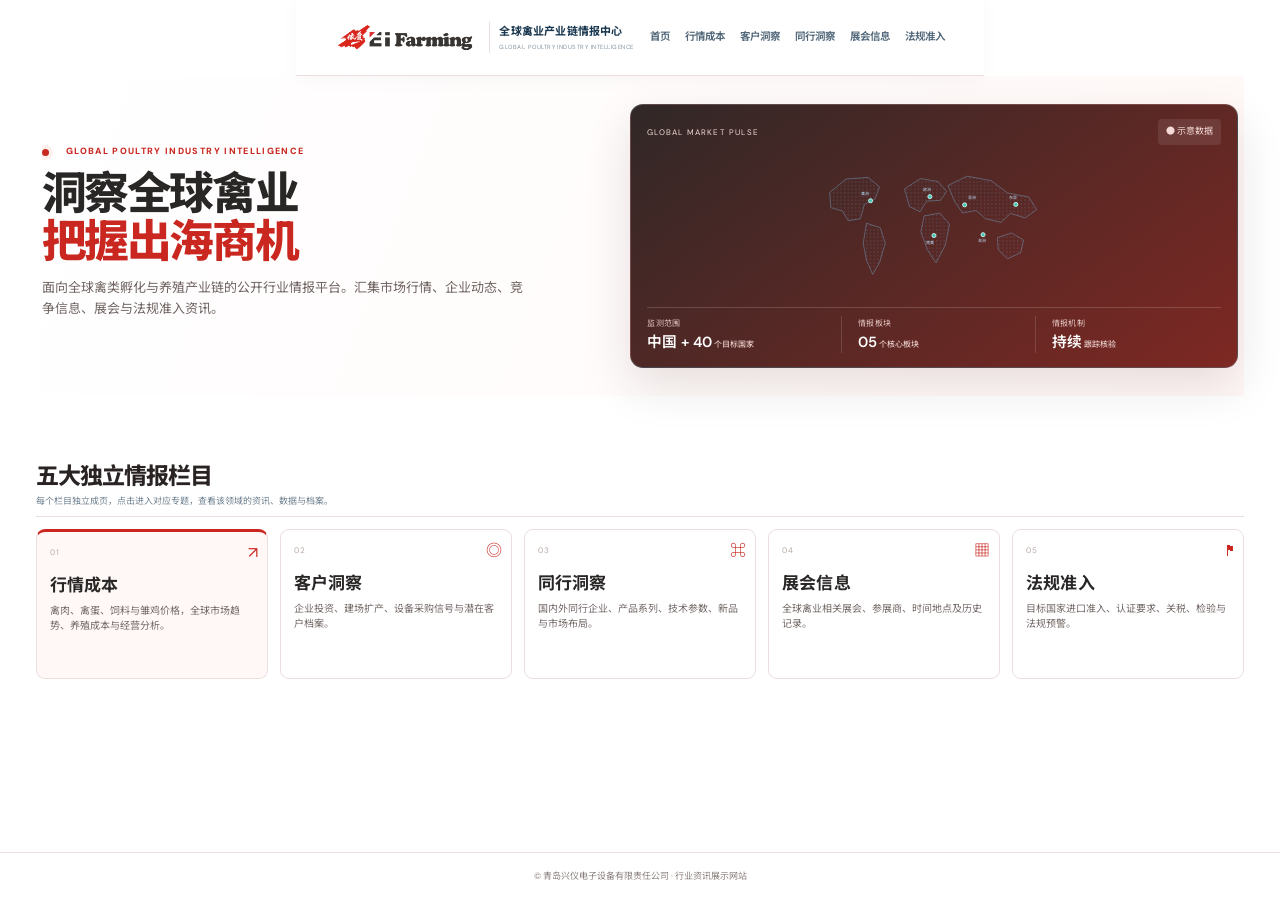
==== index.html @ fca01bb0 "Refresh homepage definitive layout stylesheet" ====
<!doctype html>
<html lang="zh-CN">
<head>
  <meta charset="utf-8">
  <meta name="viewport" content="width=device-width, initial-scale=1">
  <meta name="description" content="兴仪全球禽业产业链情报中心：全球行情、客户洞察、同行洞察、展会信息与法规准入。">
  <title>兴仪全球禽业产业链情报中心</title>
  <link rel="stylesheet" href="assets/styles.css?v=20261106g">
  <link rel="stylesheet" href="assets/editorial.css?v=20261106g">
</head>
<body class="home-page">
<header class="site-header">
  <a class="brand" href="#home" aria-label="兴仪情报中心首页">
    <img class="brand-logo" src="assets/xingyi-logo.png" alt="兴仪 XingYi 品牌标志">
    <span class="brand-caption"><strong>全球禽业产业链情报中心</strong><small>GLOBAL POULTRY INDUSTRY INTELLIGENCE</small></span>
  </a>
  <button class="menu-toggle" id="menuToggle" aria-label="打开导航">☰</button>
  <nav id="mainNav">
    <a href="index.html" aria-current="page">首页</a><a href="markets.html">行情成本</a><a href="customers.html">客户洞察</a><a href="competitors.html">同行洞察</a><a href="exhibitions.html">展会信息</a><a href="regulations.html">法规准入</a>
  </nav>
</header>

<main id="home">
  <section class="hero">
    <div class="hero-copy">
      <div class="eyebrow"><span class="live-dot"></span> GLOBAL POULTRY INDUSTRY INTELLIGENCE</div>
      <h1>洞察全球禽业<br><em>把握出海商机</em></h1>
      <p>面向全球禽类孵化与养殖产业链的公开行业情报平台。汇集市场行情、企业动态、竞争信息、展会与法规准入资讯。</p>
</div>
    <div class="hero-visual">
      <div class="visual-top"><span>GLOBAL MARKET PULSE</span><span class="status">● 示意数据</span></div>
      <div class="world-map" aria-label="全球市场示意地图">
        <svg viewBox="0 0 620 330" role="img" aria-label="世界地图轮廓示意">
          <defs><pattern id="dots" width="9" height="9" patternUnits="userSpaceOnUse"><circle cx="2" cy="2" r="1.25" fill="#6da8d6" opacity=".55"/></pattern></defs>
          <path d="M55 82 L95 49 149 45 177 68 166 98 140 111 130 146 101 151 86 127 58 119Z M145 157 L179 168 191 206 177 253 160 282 145 247 137 206Z M238 73 L277 48 320 55 341 79 326 101 292 103 276 129 250 116Z M286 139 L324 132 348 159 338 210 315 254 294 222 278 178Z M344 65 L391 42 450 53 490 83 542 93 561 124 533 144 497 133 474 155 436 146 413 126 380 132 361 105Z M465 192 L500 181 529 198 522 229 490 244 467 222Z" fill="url(#dots)" stroke="#78a9cc" stroke-width="1.2" opacity=".9"/>
          <g fill="#40c6b2" stroke="#e5fffb" stroke-width="2">
            <circle cx="155" cy="102" r="5"/><circle cx="300" cy="92" r="5"/><circle cx="385" cy="112" r="5"/><circle cx="430" cy="185" r="5"/><circle cx="510" cy="111" r="5"/><circle cx="310" cy="187" r="5"/>
          </g>
          <g fill="#b8d8ef" font-size="10"><text x="132" y="88">美洲</text><text x="283" y="77">欧洲</text><text x="392" y="98">亚洲</text><text x="493" y="97">东亚</text><text x="417" y="204">非洲</text><text x="291" y="207">南美</text></g>
        </svg>
      </div>
      <div class="visual-bottom"><div><small>监测范围</small><strong>中国 + 40<span> 个目标国家</span></strong></div><div><small>情报板块</small><strong>05<span> 个核心板块</span></strong></div><div><small>情报机制</small><strong>持续<span> 跟踪核验</span></strong></div></div>
    </div>
  </section>

<section class="section landing-channels" id="channels">
    <div class="section-heading"><div><h2>五大独立情报栏目</h2><p>每个栏目独立成页，点击进入对应专题，查看该领域的资讯、数据与档案。</p></div></div>
    <div class="channel-grid">
      <a class="channel-card featured" href="markets.html"><span class="channel-no">01</span><span class="channel-icon">↗</span><h3>行情成本</h3><p>禽肉、禽蛋、饲料与雏鸡价格，全球市场趋势、养殖成本与经营分析。</p></a>
      <a class="channel-card" href="customers.html"><span class="channel-no">02</span><span class="channel-icon">◎</span><h3>客户洞察</h3><p>企业投资、建场扩产、设备采购信号与潜在客户档案。</p></a>
      <a class="channel-card" href="competitors.html"><span class="channel-no">03</span><span class="channel-icon">⌘</span><h3>同行洞察</h3><p>国内外同行企业、产品系列、技术参数、新品与市场布局。</p></a>
      <a class="channel-card" href="exhibitions.html"><span class="channel-no">04</span><span class="channel-icon">▦</span><h3>展会信息</h3><p>全球禽业相关展会、参展商、时间地点及历史记录。</p></a>
      <a class="channel-card" href="regulations.html"><span class="channel-no">05</span><span class="channel-icon">⚑</span><h3>法规准入</h3><p>目标国家进口准入、认证要求、关税、检验与法规预警。</p></a>
    </div>
    <div class="note">首页仅保留五个栏目入口；各栏目内容分别在独立页面展示。8国出口合规矩阵可从“法规准入”专题页进入。</div>
  </section>

</main>
<footer class="home-footer"><div class="footer-bottom">© <span id="year"></span> 青岛兴仪电子设备有限责任公司 · 行业资讯展示网站</div></footer>
<script src="assets/app.js"></script>
</body>
</html>
---- assets/styles.css ----
@import url('https://fonts.googleapis.com/css2?family=DM+Sans:wght@400;500;600;700&family=Noto+Sans+SC:wght@400;500;600;700;800&display=swap');
:root{--navy:#102c46;--blue:#1767a6;--cyan:#2aa9b4;--ink:#182d40;--muted:#647789;--line:#dce6ed;--pale:#f2f7fa;--white:#fff;--teal:#31b9a6}
*{box-sizing:border-box}html{scroll-behavior:smooth;scroll-padding-top:86px}body{margin:0;background:#fff;color:var(--ink);font-family:"DM Sans","Noto Sans SC",sans-serif;font-size:15px;line-height:1.65}a{color:inherit;text-decoration:none}.site-header{height:78px;padding:0 max(calc((100% - 1220px)/2),5.2%);display:flex;align-items:center;gap:28px;border-bottom:1px solid #e9eff3;background:#fff;position:sticky;top:0;z-index:10}.brand{display:flex;align-items:center;gap:11px;white-space:nowrap}.brand-mark{display:grid;place-items:center;width:38px;height:38px;border-radius:10px;background:linear-gradient(135deg,#123c60,#1a82ad);color:#fff;font-weight:800;font-size:22px}.brand strong{display:block;font-size:15px;letter-spacing:.02em}.brand small{display:block;font-size:8px;color:#7d91a1;letter-spacing:.11em;margin-top:1px}.site-header nav{display:flex;align-items:center;gap:23px;margin-left:auto}.site-header nav a{font-size:13px;color:#53687a;white-space:nowrap}.site-header nav a:hover,.site-header nav a.active{color:#1767a6}.header-actions{display:flex;align-items:center;gap:14px}.language{border:0;background:none;color:#617588;font-size:12px;cursor:pointer}.contact-link{background:var(--navy);color:white;padding:10px 15px;border-radius:5px;font-size:12px;white-space:nowrap}.menu-toggle{display:none;border:0;background:none;font-size:22px}.hero{max-width:1220px;margin:auto;padding:72px 0 56px;display:grid;grid-template-columns:1fr 1.05fr;gap:56px;align-items:center}.eyebrow{font-size:10px;letter-spacing:.16em;color:#7dc6d1;font-weight:700}.eyebrow.dark{color:#2584a6}.live-dot{display:inline-block;width:7px;height:7px;background:#35b9a7;border-radius:50%;margin-right:8px;box-shadow:0 0 0 4px #e2f6f2}.hero h1{font-size:49px;line-height:1.24;letter-spacing:-.04em;margin:22px 0 17px;color:#122e47}.hero h1 em{font-style:normal;color:#1877a7}.hero-copy>p{max-width:520px;color:#64798a;font-size:15px;line-height:1.9}.hero-actions{display:flex;align-items:center;gap:23px;margin-top:29px}.btn{display:inline-flex;align-items:center;gap:16px;padding:13px 19px;border-radius:5px;font-size:13px;font-weight:600}.btn-primary{background:#176da4;color:white;box-shadow:0 8px 20px #176da426}.btn-primary:hover{background:#105780}.text-link{font-size:12px;color:#2a6c8e}.hero-meta{display:flex;gap:10px;align-items:center;margin-top:38px;color:#8092a0;font-size:11px}.hero-meta b{color:#1c698f}.meta-sep{color:#c0ccd4}.hero-visual{background:linear-gradient(145deg,#102d49,#164d70);border-radius:12px;padding:23px 25px 18px;color:white;box-shadow:0 22px 55px #153e5b26;overflow:hidden}.visual-top,.panel-head{display:flex;align-items:center;justify-content:space-between}.visual-top{font-size:9px;letter-spacing:.14em;color:#b6d3e4}.status{font-size:9px;color:#70d6c5;letter-spacing:0}.world-map{padding:14px 0 0}.world-map svg{width:100%;display:block}.visual-bottom{border-top:1px solid #ffffff24;padding-top:17px;display:grid;grid-template-columns:repeat(3,1fr);gap:10px}.visual-bottom div+div{border-left:1px solid #ffffff24;padding-left:16px}.visual-bottom small{display:block;color:#9bbbd0;font-size:9px}.visual-bottom strong{font-size:20px;font-weight:600}.visual-bottom strong span{font-size:10px;font-weight:400;color:#a9c5d7}.ticker{background:#f0f6f9;border-top:1px solid #e3edf2;border-bottom:1px solid #e3edf2;padding:13px max(calc((100% - 1220px)/2),5.2%);display:flex;align-items:center;gap:20px;color:#647b8d;font-size:11px}.ticker-label{color:#176c91;font-weight:700}.ticker-time{margin-left:auto;color:#1c7896;font-weight:600;white-space:nowrap}.section{max-width:1220px;margin:auto;padding:78px 0}.section-heading{display:flex;justify-content:space-between;align-items:end;margin-bottom:28px}.section-heading h2{font-size:30px;letter-spacing:-.03em;margin:7px 0 5px;color:#18334b}.section-heading p{margin:0;color:#718392;font-size:13px}.section-index{font-size:9px;color:#9aaab5;letter-spacing:.13em;padding-bottom:6px}.channel-grid{display:grid;grid-template-columns:repeat(5,1fr);gap:13px}.channel-card{position:relative;border:1px solid var(--line);border-radius:8px;padding:21px 18px 19px;min-height:224px;transition:.2s;background:white}.channel-card:hover{transform:translateY(-4px);box-shadow:0 12px 28px #193e5710;border-color:#9fc6d8}.channel-card.featured{background:#f1f8fb;border-color:#c7e0eb}.channel-no{font-size:10px;color:#9aabb8;letter-spacing:.1em}.channel-icon{position:absolute;right:17px;top:17px;font-size:21px;color:#2486a9}.channel-card h3{font-size:18px;margin:26px 0 8px}.channel-card p{font-size:12px;color:#718392;line-height:1.8;min-height:65px;margin:0}.card-arrow{display:block;color:#24789b;font-size:10px;margin-top:15px}.market-section{max-width:none;background:#f5f8fa;padding:76px max(calc((100% - 1220px)/2),5.2%)}.market-section .section-heading{max-width:1220px;margin-left:auto;margin-right:auto}.outline-btn{font-size:11px;border:1px solid #c7d8e2;padding:9px 13px;border-radius:4px;color:#2b6d8b}.market-layout{max-width:1220px;margin:auto;display:grid;grid-template-columns:1.7fr .75fr;gap:18px}.market-map-card,.country-browser{background:white;border:1px solid #e0e9ee;border-radius:8px}.market-map-card{padding:21px}.panel-head strong{font-size:14px}.panel-head small{display:block;color:#8b9ba7;font-size:10px}.demo-tag{font-size:9px;color:#b07c30;background:#fff6e8;padding:4px 8px;border-radius:3px}.map-panel{background:#f5f9fb;margin-top:17px;border-radius:6px;padding:12px 18px 5px}.map-panel svg{width:100%;max-height:260px}.map-pins circle{fill:#2bb7a6;stroke:#fff;stroke-width:3}.map-caption{text-align:center;color:#9aa9b3;font-size:9px;padding:2px 0 9px}.map-legend{display:flex;gap:20px;padding-top:14px;color:#778a99;font-size:10px}.legend-dot{display:inline-block;width:7px;height:7px;border-radius:50%;margin-right:6px}.teal{background:#2bb7a6}.blue{background:#3986b4}.gray{background:#b8c4cc}.market-side{display:grid;gap:12px}.metric-card{background:white;border:1px solid #e0e9ee;border-radius:8px;padding:17px 19px}.metric-card small{display:block;color:#7d8f9c;font-size:10px}.metric-card strong{display:block;font-size:27px;color:#1c5579;margin:3px 0}.metric-card strong i{font-size:11px;font-style:normal;font-weight:500;color:#738796}.metric-card span{font-size:10px;color:#91a0aa}.metric-card.accent{background:#123b5a;color:white;border-color:#123b5a}.metric-card.accent small,.metric-card.accent span{color:#b5d0df}.metric-card.accent strong{color:white;font-size:22px}.country-browser{max-width:1220px;margin:18px auto 0;padding:22px}.browser-head{display:flex;justify-content:space-between;align-items:center;gap:20px}.browser-head h3{font-size:16px;margin:0}.browser-head p{font-size:10px;color:#8797a2;margin:3px 0 0}.browser-head input{border:1px solid #dbe5eb;border-radius:4px;padding:10px 12px;font:inherit;font-size:11px;width:220px;outline-color:#5da6c6}.country-chips{display:flex;flex-wrap:wrap;gap:7px;margin:18px 0}.country-chip{border:1px solid #dce6ec;background:white;color:#62798a;border-radius:4px;padding:6px 10px;font-size:10px;cursor:pointer}.country-chip:hover,.country-chip.selected{background:#eaf5f8;border-color:#82b9ce;color:#17658c}.country-detail{display:flex;justify-content:space-between;align-items:center;gap:20px;padding:15px 17px;background:#f5f8fa;border-radius:5px}.country-detail small{font-size:9px;color:#8294a1}.country-detail h3{margin:1px 0 3px;font-size:16px}.country-detail p{margin:0;color:#758896;font-size:10px}.detail-status{font-size:9px;color:#ad7a36;background:#fff5e5;border-radius:4px;padding:7px 9px;white-space:nowrap}.note{max-width:1220px;margin:14px auto 0;font-size:10px;color:#8999a4;line-height:1.7}.split-section{padding-top:79px;padding-bottom:78px}.signal-grid{display:grid;grid-template-columns:repeat(3,1fr);gap:14px}.signal-card{display:flex;align-items:flex-start;gap:14px;border:1px solid var(--line);padding:19px;border-radius:7px;position:relative}.signal-icon{display:grid;place-items:center;width:38px;height:38px;flex:none;border-radius:7px;background:#edf6f8;color:#2583a2;font-size:20px}.signal-card h3{font-size:14px;margin:0 0 5px}.signal-card p{font-size:11px;color:#788b99;margin:0;line-height:1.8}.signal-stage{position:absolute;right:13px;top:13px;font-size:8px;color:#288b8b;background:#edf8f6;padding:3px 6px;border-radius:3px}.disclaimer{margin-top:14px;background:#f5f8fa;padding:12px 15px;border-left:3px solid #61a6bb;color:#718493;font-size:10px}.competitor-section{background:#f5f8fa;max-width:none;padding:76px max(calc((100% - 1220px)/2),5.2%)}.competitor-section .section-heading,.competitor-columns,.analysis-tags{max-width:1220px;margin-left:auto;margin-right:auto}.competitor-columns{display:grid;grid-template-columns:1fr 1fr;gap:15px}.competitor-box{background:#fff;border:1px solid #e1e9ee;border-radius:7px;padding:22px}.competitor-heading{display:flex;align-items:center;gap:12px}.competitor-heading>span{display:grid;place-items:center;width:42px;height:42px;background:#eaf3f7;color:#1d7396;border-radius:6px;font-size:11px;font-weight:700}.competitor-heading h3{margin:0;font-size:15px}.competitor-heading small{font-size:10px;color:#8a9aa5}.competitor-box p{font-size:12px;color:#687e8e;line-height:2.1;margin:18px 0 0}.analysis-tags{display:flex;gap:9px;flex-wrap:wrap;margin-top:16px!important}.analysis-tags span{font-size:10px;color:#5f7d8f;border:1px solid #d6e2e9;background:#fff;padding:7px 10px;border-radius:4px}.event-placeholder{display:flex;align-items:center;gap:22px;border:1px solid var(--line);border-radius:8px;padding:24px}.event-calendar{width:90px;height:90px;background:#eaf4f7;border-radius:7px;display:grid;place-content:center;text-align:center;color:#5c8297;font-size:9px;letter-spacing:.1em;line-height:1.6}.event-calendar strong{font-size:22px;color:#1b6d91}.event-placeholder h3{font-size:16px;margin:0 0 6px}.event-placeholder p{font-size:11px;color:#748795;margin:0;max-width:650px}.event-frequency{margin-left:auto;text-align:right;color:#287c96;font-size:10px;line-height:1.8;white-space:nowrap}.regulation-section{padding-top:30px}.reg-grid{display:grid;grid-template-columns:repeat(4,1fr);gap:13px}.reg-grid>div{border:1px solid var(--line);padding:19px;border-radius:7px}.reg-grid span{font-size:10px;color:#3293aa;letter-spacing:.1em}.reg-grid h3{font-size:14px;margin:11px 0 5px}.reg-grid p{font-size:10px;color:#7c8d99;margin:0;line-height:1.8}.contact-section{background:linear-gradient(110deg,#123653,#176487);color:#fff;padding:42px max(calc((100% - 1220px)/2),5.2%);display:flex;align-items:center;gap:25px;flex-wrap:wrap}.contact-section h2{font-size:25px;margin:8px 0 5px}.contact-section p{margin:0;color:#c1d7e3;font-size:12px}.btn-light{background:#fff;color:#174b6a;margin-left:auto}.contact-config{width:100%;font-size:9px;color:#b6d0de;margin-top:-15px}footer{max-width:1220px;margin:auto;padding:28px 0 20px}.footer-brand{display:flex;align-items:center;gap:10px}.footer-brand strong,.footer-brand small{display:block}.footer-brand strong{font-size:12px}.footer-brand small{font-size:10px;color:#8193a0}.footer-links{display:flex;gap:20px;margin:22px 0;color:#718695;font-size:10px}.footer-bottom{border-top:1px solid #e7edf1;padding-top:14px;color:#9aa8b1;font-size:9px}
@media(max-width:1280px){.hero,.section,footer{margin-left:5.2%;margin-right:5.2%}.site-header{padding-left:5.2%;padding-right:5.2%}.hero{gap:35px}.site-header nav{gap:14px}.channel-card{padding:18px 14px}}
@media(max-width:900px){.site-header{height:68px}.menu-toggle{display:block;margin-left:auto}.site-header nav{display:none;position:absolute;top:68px;left:0;right:0;background:white;padding:16px 5%;box-shadow:0 12px 20px #102c4614;flex-direction:column;align-items:flex-start;gap:14px}.site-header nav.open{display:flex}.header-actions{margin-left:0}.hero{grid-template-columns:1fr;padding-top:52px}.hero-visual{max-width:680px}.channel-grid{grid-template-columns:repeat(3,1fr)}.market-layout{grid-template-columns:1fr}.market-side{grid-template-columns:repeat(3,1fr)}.section-heading h2{font-size:26px}}
@media(max-width:600px){.site-header{gap:10px;padding:0 4%}.brand strong{font-size:12px}.brand small{font-size:7px}.brand-mark{width:33px;height:33px}.header-actions{gap:7px}.contact-link{padding:8px 9px;font-size:10px}.language{font-size:10px}.hero{margin:0;padding:42px 5% 35px;gap:30px}.hero h1{font-size:38px}.hero-copy>p{font-size:13px}.hero-actions{gap:13px;flex-wrap:wrap}.hero-meta{margin-top:25px;flex-wrap:wrap}.hero-visual{padding:17px}.visual-bottom strong{font-size:17px}.visual-bottom strong span{font-size:8px}.ticker{padding:12px 5%;gap:9px;font-size:9px;flex-wrap:wrap}.ticker-time{margin-left:0}.section{margin:0;padding:55px 5%}.section-heading{align-items:flex-start;gap:10px}.section-heading h2{font-size:24px}.section-heading p{font-size:11px}.section-index{display:none}.channel-grid{grid-template-columns:1fr 1fr}.channel-card{min-height:210px}.channel-card p{min-height:75px}.market-section,.competitor-section{padding:55px 5%}.market-section .section-heading,.competitor-section .section-heading{margin-left:0;margin-right:0}.market-side{grid-template-columns:1fr 1fr}.metric-card:last-child{grid-column:span 2}.country-browser{padding:15px}.browser-head{align-items:flex-start;flex-direction:column}.browser-head input{width:100%}.country-detail{align-items:flex-start;flex-direction:column}.signal-grid,.competitor-columns{grid-template-columns:1fr}.signal-stage{position:static;margin-left:auto;white-space:nowrap}.signal-card{align-items:center}.reg-grid{grid-template-columns:1fr 1fr}.event-placeholder{align-items:flex-start;flex-wrap:wrap;padding:17px}.event-calendar{width:65px;height:65px}.event-frequency{margin-left:0;text-align:left;width:100%}.contact-section{padding:34px 5%;gap:17px}.contact-section h2{font-size:21px}.btn-light{margin-left:0}.contact-config{margin-top:-8px}.footer-brand,.footer-links,.footer-bottom{margin-left:5%;margin-right:5%}.footer-links{flex-wrap:wrap;gap:12px}.footer-bottom{line-height:1.8}}


.customer-watch{margin-top:22px;padding:24px 26px;border:1px solid var(--line,#dce6ee);border-radius:18px;background:#fff}
.watch-heading{display:flex;justify-content:space-between;align-items:flex-end;gap:18px;margin-bottom:16px}
.watch-heading h3{margin:5px 0 0;font-size:21px;color:#142d43}
.watch-note{font-size:12px;color:#71879a}
.watch-groups{display:grid;grid-template-columns:1fr 1fr;gap:14px}
.watch-group{padding:18px;border-radius:13px;background:#f4f8fb}
.watch-group strong{display:block;margin-bottom:9px;color:#183d59;font-size:14px}
.watch-group p{margin:0;color:#5f7588;font-size:14px;line-height:1.9}
@media(max-width:700px){.watch-heading{display:block}.watch-note{display:block;margin-top:10px}.watch-groups{grid-template-columns:1fr}}

/* Official XingYi brand logo */
.brand{gap:14px}
.brand-logo{display:block;width:166px;height:auto;max-height:43px;object-fit:contain}
.brand-caption{display:block;padding-left:13px;border-left:1px solid #dce5eb}
.brand-caption strong{font-size:13px;color:#18364e}
.brand-caption small{font-size:7px;letter-spacing:.08em;color:#8294a2}
.footer-brand{gap:16px}
.footer-logo{display:block;width:145px;height:auto;max-height:40px;object-fit:contain}
@media(max-width:900px){
  .brand-logo{width:132px;max-height:36px}
  .brand-caption{padding-left:9px}
  .brand-caption strong{font-size:11px}
  .brand-caption small{font-size:6px}
}
@media(max-width:520px){
  .brand-logo{width:112px;max-height:30px}
  .brand-caption{display:none}
  .footer-logo{width:120px}
}

/* Source-verified competitor intelligence cards */
.verified-briefs{max-width:1220px;margin:24px auto 0;padding:22px;background:#f5f8fa;border:1px solid #dce6ed;border-radius:8px}.verified-grid{display:grid;grid-template-columns:repeat(3,1fr);gap:12px}.verified-card{background:#fff;border:1px solid #e0e8ed;border-radius:7px;padding:18px;display:flex;flex-direction:column;align-items:flex-start}.verified-label{font-size:10px;letter-spacing:.04em;color:#187b91;background:#eaf5f6;padding:4px 8px;border-radius:3px}.verified-card h4{font-size:14px;line-height:1.6;margin:12px 0 7px;color:#18364d}.verified-card p{font-size:11px;color:#687d8b;line-height:1.85;margin:0 0 14px;flex:1}.verified-card a{font-size:11px;color:#1767a6;font-weight:700;border-bottom:1px solid #b9d4e5;padding-bottom:2px}@media(max-width:900px){.verified-grid{grid-template-columns:1fr 1fr}.verified-briefs{margin-left:5%;margin-right:5%}}@media(max-width:560px){.verified-grid{grid-template-columns:1fr}.verified-briefs{padding:15px}}


/* Public customer project intelligence */
.customer-projects{margin-top:22px;padding:24px 26px;background:#f5f8fa;border:1px solid #dce6ed;border-radius:8px}
.project-intro{margin:-5px 0 17px;color:#718493;font-size:11px;line-height:1.8}
.project-grid{display:grid;grid-template-columns:repeat(2,minmax(0,1fr));gap:12px}
.project-card{min-width:0;background:#fff;border:1px solid #e0e8ed;border-radius:7px;padding:17px;display:flex;flex-direction:column}
.project-card-top{display:flex;justify-content:space-between;gap:8px;align-items:center}
.project-country{font-size:10px;color:#176d91;font-weight:700}
.project-stage{font-size:9px;color:#8b6b32;background:#fff6e8;padding:4px 7px;border-radius:3px}
.project-card h4{font-size:15px;line-height:1.5;margin:12px 0 3px;color:#18364d}
.project-name{font-size:11px;color:#61798b;margin:0 0 12px}
.project-card dl{margin:0;display:grid;gap:7px}
.project-card dl>div{display:grid;grid-template-columns:82px 1fr;gap:8px;font-size:10px;line-height:1.65}
.project-card dt{color:#8293a0}
.project-card dd{margin:0;color:#536b7d}
.project-assessment{margin:13px 0 12px;padding:10px 11px;background:#f4f8fa;border-left:2px solid #6aa6bb;color:#5f7585;font-size:10px;line-height:1.75}
.project-foot{margin-top:auto;padding-top:10px;border-top:1px solid #edf1f4;display:flex;justify-content:space-between;gap:10px;align-items:center}
.project-foot span{font-size:9px;color:#91a0aa}
.project-foot a{font-size:10px;color:#1767a6;font-weight:700;white-space:nowrap}
@media(max-width:700px){.customer-projects{padding:16px}.project-grid{grid-template-columns:1fr}.project-foot{align-items:flex-start;flex-direction:column}}


/* Public procurement radar */
.tender-watch{margin-top:22px;padding:24px 26px;background:#f7f9fb;border:1px solid #dce6ed;border-radius:8px}
.tender-list{display:grid;grid-template-columns:1fr;gap:12px}
.tender-card{background:#fff;border:1px solid #dfe8ee;border-radius:7px;padding:18px}
.tender-card-head{display:flex;justify-content:space-between;gap:10px;align-items:center}
.tender-card h4{font-size:15px;color:#18364d;margin:11px 0 3px}
.tender-authority{font-size:11px;color:#738695;margin:0 0 13px}
.tender-card dl{display:grid;gap:7px;margin:0}
.tender-card dl>div{display:grid;grid-template-columns:90px 1fr;gap:8px;font-size:10px;line-height:1.7}
.tender-card dt{color:#8293a0}.tender-card dd{margin:0;color:#536b7d}
.tender-verification{font-size:10px;color:#8b6b32;margin:10px 0}
.tender-links{display:flex;flex-wrap:wrap;gap:15px;border-top:1px solid #edf1f4;padding-top:11px}
.tender-links a{font-size:10px;color:#1767a6;font-weight:700}
@media(max-width:700px){.tender-watch{padding:16px}.tender-card dl>div{grid-template-columns:76px 1fr}}

/* Evidence-led intelligence panels */
.intel-note{margin:18px 0;padding:20px 22px;border:1px solid var(--line);border-radius:14px;background:linear-gradient(135deg,#f7fbfe,#fff)}
.intel-note>strong{display:block;color:var(--navy);font-size:16px;margin-bottom:5px}
.intel-note>span{display:block;color:var(--muted);font-size:13px;margin-bottom:12px}
.intel-note p{margin:8px 0;color:#42596b;font-size:13px}
.intel-note a,.event-card a{color:var(--blue);font-weight:700;text-decoration:underline;text-underline-offset:3px}
.market-snapshot{display:grid;grid-template-columns:repeat(3,minmax(0,1fr));gap:12px;margin:14px 0}
.market-snapshot article{background:#fff;border:1px solid var(--line);border-radius:10px;padding:13px}
.market-snapshot small,.market-snapshot em{display:block;color:var(--muted);font-size:12px;font-style:normal}
.market-snapshot b{display:block;color:var(--navy);font-size:19px;margin:5px 0}
.event-grid{display:grid;grid-template-columns:repeat(2,minmax(0,1fr));gap:14px;margin:20px 0}
.event-card{border:1px solid var(--line);border-radius:13px;padding:18px;background:#fff}
.event-card small{color:var(--blue);font-weight:700;font-size:12px}
.event-card h3{margin:7px 0;color:var(--navy);font-size:17px}
.event-card p{margin:0 0 12px;color:var(--muted);font-size:13px}
@media(max-width:680px){.market-snapshot{grid-template-columns:1fr}.event-grid{grid-template-columns:1fr}.intel-note{padding:16px}}

/* Visual refinement: editorial intelligence dashboard */
:root{--surface:#fff;--surface-soft:#f4f8fb;--shadow-soft:0 14px 38px rgba(17,48,73,.08)}
body{background:#f7f9fb}
.site-header{box-shadow:0 3px 18px rgba(17,48,73,.035);backdrop-filter:blur(12px)}
.brand-logo{max-height:44px;width:auto;object-fit:contain}
.hero{padding-top:82px;padding-bottom:70px}
.hero-visual{border:1px solid rgba(139,190,215,.22);box-shadow:0 24px 60px rgba(16,45,73,.16)}
.channel-card{border-radius:12px;min-height:232px;padding:23px 20px;box-shadow:0 3px 12px rgba(19,55,80,.025)}
.channel-card:hover{box-shadow:var(--shadow-soft)}
.channel-card h3{letter-spacing:.01em}
.section-heading h2{letter-spacing:-.04em}
.btn,.contact-link,.outline-btn,.country-chip{transition:all .2s ease}
.btn-primary:hover,.contact-link:hover{transform:translateY(-2px);box-shadow:0 10px 24px rgba(23,103,166,.2)}
.market-map-card,.country-browser,.metric-card,.signal-card{border-radius:12px;box-shadow:0 4px 16px rgba(18,48,72,.035)}
.site-footer,footer{background:#102c46;color:#c5d6e2}
@media(max-width:1280px){.hero,.section{margin-left:5.2%;margin-right:5.2%}}
@media(max-width:900px){.hero{gap:28px;padding-top:54px}.hero h1{font-size:clamp(34px,6vw,46px)}.channel-grid{grid-template-columns:repeat(2,minmax(0,1fr))}.site-header{padding-left:4%;padding-right:4%;gap:14px}.site-header nav{gap:13px}}
@media(max-width:640px){.site-header{height:auto;min-height:68px;flex-wrap:wrap;padding:12px 18px}.brand{max-width:calc(100% - 52px)}.brand-caption strong{font-size:13px}.brand-caption small{font-size:7px}.menu-toggle{display:block;margin-left:auto}.site-header nav{display:none;order:3;width:100%;margin:0;padding:10px 0 4px;flex-wrap:wrap}.site-header nav.open{display:flex}.header-actions{display:none}.hero{display:block;padding:42px 0 38px}.hero-visual{margin-top:30px;padding:17px}.hero-meta{flex-wrap:wrap;margin-top:24px}.section{padding:48px 0}.section-heading{align-items:flex-start;gap:12px;flex-direction:column}.section-heading h2{font-size:25px}.channel-grid{grid-template-columns:1fr;gap:10px}.channel-card{min-height:0}.channel-card p{min-height:0}.ticker{flex-wrap:wrap;gap:8px 12px}.ticker-time{margin-left:0}.market-layout{grid-template-columns:1fr}.browser-head,.country-detail{align-items:stretch;flex-direction:column}.browser-head input{width:100%}}

/* XingYi brand-red identity system */
:root{--navy:#292323;--blue:#c92720;--cyan:#ed5146;--teal:#d9362b;--ink:#292626;--muted:#746b68;--line:#eadfdd;--pale:#fff6f4;--brand-red:#df251f;--brand-deep:#a91e1a;--brand-soft:#fff0ee}
body{background:#fff;color:#292626}
a{color:#bd2923}
.site-header{border-bottom-color:#f0dfdc}
.site-header nav a:hover,.site-header nav a.active{color:#c92720}
.contact-link{background:#c92720}
.brand-mark{background:linear-gradient(135deg,#a91e1a,#ed5146)}
.hero h1 em{color:#cf2c25}
.btn-primary{background:#c92720;box-shadow:0 8px 20px #c9272026}
.btn-primary:hover{background:#a91e1a}
.text-link,.ticker-label,.ticker-time,.channel-icon,.card-arrow{color:#c32b25}
.hero-visual{background:linear-gradient(145deg,#2c2525,#6e211f);box-shadow:0 22px 55px #6f211f24}
.visual-top{color:#f2c9c5}.status{color:#ffaaa2}
.ticker{background:#fff7f5;border-color:#f1e1de}
.section-heading h2{color:#302626}
.channel-card.featured{background:#fff5f3;border-color:#edc7c2}
.channel-card:hover{border-color:#d98a83;box-shadow:0 12px 28px #7c252014}
.market-section,.competitor-section{background:#fff8f7}
.market-map-card,.country-browser,.metric-card,.signal-card{border-color:#eddfdc}
.metric-card strong{color:#bd2923}
.metric-card.accent{background:#8f211d;border-color:#8f211d}
.outline-btn{border-color:#e2b8b3;color:#b52a24}
.country-chip:hover,.country-chip.selected{background:#fff0ee;border-color:#dfaaa4;color:#a9211c}
.detail-status,.demo-tag{background:#fff1e6;color:#9c5a2a}
.signal-icon{background:#fff0ee;color:#c52d26}
.signal-stage{color:#a62b26;background:#fff0ee}
.disclaimer{border-left-color:#cf5149}
.site-footer,footer{background:#2b2424;color:#e6d8d6}
@media(max-width:640px){.site-header nav a{color:#5b4947}}


/* XingYi brand system — logo red */
:root{--navy:#2b2424;--blue:#c92720;--cyan:#d95b52;--ink:#292626;--muted:#746b68;--line:#eadfdd;--pale:#fff4f2;--white:#fff;--teal:#c92720}
body{color:#292626;background:#fff}
.site-header{border-bottom-color:#f0d9d6;background:#fff}
.site-header nav a:hover,.site-header nav a.active{color:#c92720}
.contact-link{background:#c92720;color:#fff}
.contact-link:hover{background:#a91e1a}
.eyebrow.dark{color:#c92720}
.live-dot{background:#c92720;box-shadow:0 0 0 4px #fff0ee}
.hero h1{color:#292323}
.hero h1 em{color:#c92720}
.btn-primary{background:#c92720;box-shadow:0 8px 20px #c9272026}
.btn-primary:hover{background:#a91e1a}
.text-link,.hero-meta b{color:#b92520}
.hero-visual{background:linear-gradient(145deg,#2b2424,#762521);box-shadow:0 22px 55px #6c25201c}
.status{color:#ffd0cb}
.ticker{background:#fff7f6;border-color:#f0dedb;color:#746b68}
.ticker-label,.ticker-time{color:#c92720}
.section-heading h2{color:#292323}
.channel-card{border-color:#eadfdd}
.channel-card:hover{border-color:#e6aaa5;box-shadow:0 12px 28px #76252112}
.channel-card.featured{background:#fff5f3;border-color:#efc4bf}
.channel-icon,.card-arrow{color:#c92720}
.channel-card h3{color:#a9231e}
.market-section,.competitor-section{background:#fff7f6}
.contact-section{background:linear-gradient(110deg,#2b2424,#762521)}
.contact-section .eyebrow{color:#ffaaa3}
.btn-light{color:#a9231e}
footer{background:#2b2424;color:#f5e8e6;padding-left:max(calc((100% - 1220px)/2),5.2%);padding-right:max(calc((100% - 1220px)/2),5.2%)}
footer .footer-links{color:#e4cecb}
footer .footer-links a:hover{color:#ffaaa3}
footer .footer-bottom{border-color:#57413f;color:#c6b1ae}
@media(max-width:900px){.site-header nav{background:#fff}.site-header nav a:hover,.site-header nav a.active{color:#c92720}}


/* UX polish: consistent hierarchy, navigation, cards and mobile ergonomics */
.brand-logo{display:block;width:166px;height:auto;max-height:48px;object-fit:contain}
.brand-caption{border-left:1px solid #eadfdd;padding-left:13px}
.site-header{min-height:76px;box-shadow:0 2px 14px rgba(54,30,28,.035)}
.site-header nav a{padding:9px 0;position:relative;transition:color .18s ease}
.site-header nav a.active:after{content:"";position:absolute;left:0;right:0;bottom:1px;height:2px;background:#c92720;border-radius:2px}
button,a,input,select{ -webkit-tap-highlight-color:transparent}
a:focus-visible,button:focus-visible,input:focus-visible,select:focus-visible{outline:3px solid #e9a29d;outline-offset:3px}
.channel-card{display:flex;flex-direction:column}
.channel-card .card-arrow{margin-top:auto;padding-top:15px}
.channel-card h3{letter-spacing:.01em}
.section{scroll-margin-top:90px}
.contact-section{position:relative;overflow:hidden}
.contact-section:after{content:"";position:absolute;width:360px;height:360px;border:1px solid #ffffff18;border-radius:50%;right:8%;top:-220px;pointer-events:none}
.btn,.contact-link,.outline-btn,.country-chip,.tabs button{transition:background .18s ease,color .18s ease,border-color .18s ease,transform .18s ease}
.btn:focus-visible,.contact-link:focus-visible{outline-color:#f2aaa4}
@media(max-width:900px){
 .brand-logo{width:142px;max-height:42px}
 .site-header nav{padding:18px 5%;border-top:1px solid #f2e3e1}
 .site-header nav a{padding:7px 0}
}
@media(max-width:600px){
 .brand{gap:8px}.brand-logo{width:116px;max-height:38px}.brand-caption{padding-left:9px}
 .brand-caption strong{font-size:11px}.brand-caption small{font-size:6px;letter-spacing:.07em}
 .site-header{min-height:64px}
 .channel-grid{gap:10px}
 .channel-card{padding:16px 13px;min-height:205px}
 .channel-card h3{font-size:16px;margin-top:22px}
 .contact-section{padding:34px 5%}
 .contact-section h2{font-size:22px}
 footer{padding-top:25px}
}
@media(prefers-reduced-motion:reduce){*,*::before,*::after{scroll-behavior:auto!important;transition:none!important;animation:none!important}}


/* Footer contrast: match the clean white header */
footer{background:#fff!important;color:#292626!important;border-top:1px solid #f0dfdc}
footer .footer-brand strong{color:#292626}
footer .footer-brand small{color:#746b68}
footer .footer-links{color:#746b68}
footer .footer-links a{color:#746b68}
footer .footer-links a:hover{color:#c92720}
footer .footer-bottom{border-color:#eadfdd;color:#8a807d}
---- assets/editorial.css ----
/* XingYi Editorial Intelligence System — unified global design */
:root{--xy-red:#c92720;--xy-red-dark:#a91e1a;--xy-ink:#292626;--xy-muted:#746b68;--xy-line:#eadfdd;--xy-soft:#fff7f6;--xy-paper:#fff;--xy-shadow:0 14px 38px rgba(65,32,29,.07)}
*{box-sizing:border-box}
html{scroll-behavior:smooth;scroll-padding-top:92px}
body{background:#fff!important;color:var(--xy-ink)!important;font-family:Inter,"DM Sans","Noto Sans SC",Arial,sans-serif!important;line-height:1.7}
a{transition:color .18s ease,border-color .18s ease,background .18s ease}
header:not(.site-header){background:#fff!important;color:var(--xy-ink)!important;border-bottom:1px solid var(--xy-line);padding:22px max(22px,calc((100% - 1220px)/2)) 30px!important}
header:not(.site-header) a{color:var(--xy-muted)!important}
nav{gap:22px!important}
nav a{font-size:13px;font-weight:650;letter-spacing:.01em}
nav a:hover{color:var(--xy-red)!important}
h1,h2,h3,h4{color:var(--xy-ink);letter-spacing:-.025em;line-height:1.25}
h1{font-size:clamp(30px,4vw,48px)!important;font-weight:800!important}
h2{font-size:clamp(23px,2.5vw,32px)!important;font-weight:760!important}
p{color:var(--xy-muted)}
main>section:first-child,.hero,.events-hero,.cm-hero{background:linear-gradient(115deg,#fff8f7 0%,#fff 66%)!important;color:var(--xy-ink)!important}
.hero{padding-top:68px!important;padding-bottom:68px!important}
.hero p,.events-hero p,.cm-hero p{color:var(--xy-muted)!important}
.hero-visual{background:linear-gradient(145deg,#342a29,#84251f)!important;border-radius:20px!important;box-shadow:var(--xy-shadow)!important}
.hero h1 em{color:var(--xy-red)!important}
.eyebrow,.section-index{color:var(--xy-red)!important;letter-spacing:.12em;font-size:11px;font-weight:750}
button,.btn,.btn-primary{border-radius:7px}
.btn-primary{background:var(--xy-red)!important}
section{scroll-margin-top:90px}
article,.card,.channel-card,.metric-card,.signal-card,.market-kpi,.event-kpis article,.reg-kpis article,.country-card,.company-card,.project-card{border-color:var(--xy-line)!important;border-radius:12px!important;box-shadow:0 5px 22px rgba(65,32,29,.035)}
.channel-card{background:#fff!important;padding:25px!important;min-height:230px}
.channel-card.featured{background:var(--xy-soft)!important}
.channel-card:hover{transform:translateY(-3px);box-shadow:var(--xy-shadow)!important}
.channel-card h3,.card-arrow,.channel-icon{color:var(--xy-red)!important}
table{border-collapse:separate;border-spacing:0;width:100%;background:#fff;border:1px solid var(--xy-line);border-radius:10px;overflow:hidden}
th{background:#fff3f1!important;color:#8e2823!important;font-weight:700}
td,th{padding:12px 14px;border-bottom:1px solid #f0e7e5;text-align:left}
input,select,textarea{border:1px solid #dfd2cf!important;border-radius:7px!important;background:#fff!important;color:var(--xy-ink)!important;padding:10px 12px}
input:focus,select:focus,textarea:focus{outline:2px solid #f2c5c1!important;border-color:var(--xy-red)!important}
button{cursor:pointer}
footer{background:#fff!important;color:var(--xy-ink)!important;border-top:1px solid var(--xy-line);padding:30px max(22px,calc((100% - 1220px)/2))!important}
footer a,footer small{color:var(--xy-muted)!important}
footer strong{color:var(--xy-ink)!important}
@media(max-width:760px){header:not(.site-header){padding:18px 20px 24px!important}nav{gap:12px!important}.hero{padding:42px 22px!important}.channel-grid{grid-template-columns:1fr!important}.market-kpis,.event-kpis,.reg-kpis{grid-template-columns:repeat(2,minmax(0,1fr))!important}table{display:block;overflow-x:auto}}
@media(prefers-reduced-motion:reduce){*{scroll-behavior:auto!important;transition:none!important}}


/* Phase 2 — editorial page architecture and responsive components */
:root{--xy-max:1220px;--xy-gutter:clamp(20px,5vw,72px)}
body{font-size:15px;line-height:1.75;overflow-wrap:break-word}
main{min-height:65vh}
main>section:not(.hero){margin-left:auto;margin-right:auto}
main>section:not(.hero){max-width:var(--xy-max);padding-left:var(--xy-gutter);padding-right:var(--xy-gutter)}
header:not(.site-header){position:relative;max-width:none!important;padding-top:28px!important;padding-bottom:38px!important}
header:not(.site-header)>*{max-width:var(--xy-max);margin-left:auto;margin-right:auto}
header:not(.site-header) nav{max-width:var(--xy-max);margin:0 auto 28px!important;padding:0}
header:not(.site-header) h1{max-width:var(--xy-max);margin:10px auto 12px!important}
header:not(.site-header) p{max-width:var(--xy-max);margin:0 auto!important}
header:not(.site-header) .eyebrow,header:not(.site-header) .kicker{color:var(--xy-red)!important}
.site-header{border-bottom:1px solid var(--xy-line)!important;box-shadow:0 3px 18px rgba(50,30,28,.035)}
.site-header nav a.active{color:var(--xy-red)!important}
.wrap,.market-page,.events-wrap,.compliance-wrap,.cm-wrap{max-width:var(--xy-max)!important;margin:34px auto 72px!important;padding-left:var(--xy-gutter)!important;padding-right:var(--xy-gutter)!important}
.market-page-hero,.events-hero,.compliance-hero,.cm-hero{border:1px solid var(--xy-line)!important;border-radius:16px!important;padding:42px!important;box-shadow:0 8px 28px rgba(65,32,29,.045)}
.market-page-hero h1,.events-hero h1,.compliance-hero h1,.cm-hero h1{margin:8px 0 14px!important}
.market-page-hero p,.events-hero p,.compliance-hero p,.cm-hero p{max-width:790px!important}
.market-page h2,.wrap h2,.events-wrap h2,.compliance-wrap h2,.cm-wrap h2{margin-top:34px!important;margin-bottom:14px!important}
.market-data-panel,.notice,.filters,.panel,.card,.stat,.cm-card,.event-record,.company-card,.project-card{box-shadow:0 5px 22px rgba(65,32,29,.035)!important;border-color:var(--xy-line)!important;border-radius:12px!important}
.market-kpi,.competitor-kpis article,.event-kpis article,.reg-kpis article{background:var(--xy-soft)!important;border-color:var(--xy-line)!important}
.market-kpi strong,.competitor-kpis strong,.event-kpis strong,.reg-kpis strong,.stat strong{color:var(--xy-red)!important}
button,.btn,.filters button,.tabs button{transition:all .18s ease}
button:hover,.btn:hover{filter:brightness(.97);transform:translateY(-1px)}
.btn-primary,.tabs button.active{background:var(--xy-red)!important;border-color:var(--xy-red)!important;color:#fff!important}
a:not(.btn):hover{color:var(--xy-red)}
.notice,.compliance-alert,.cm-warning{border-radius:8px}
footer{margin-top:54px!important}
footer .footer-bottom{border-color:var(--xy-line)!important}
@media(max-width:760px){
 .site-header{height:auto;min-height:68px;padding:12px 18px!important;gap:12px;flex-wrap:wrap}
 .site-header nav{width:100%;order:3;overflow-x:auto;gap:17px!important;padding:5px 0 9px}
 .site-header nav a{font-size:12px}
 header:not(.site-header){padding:22px 20px 28px!important}
 header:not(.site-header) nav{gap:12px!important;flex-wrap:wrap}
 .wrap,.market-page,.events-wrap,.compliance-wrap,.cm-wrap{margin:22px auto 48px!important;padding-left:18px!important;padding-right:18px!important}
 .market-page-hero,.events-hero,.compliance-hero,.cm-hero{padding:26px 22px!important;border-radius:12px!important}
 .market-kpis,.competitor-kpis,.event-kpis,.reg-kpis,.stats{grid-template-columns:repeat(2,minmax(0,1fr))!important}
 .filters{grid-template-columns:1fr!important}
 .event-list,.cm-grid{grid-template-columns:1fr!important}
}
@media(max-width:420px){.market-kpis,.competitor-kpis,.event-kpis,.reg-kpis,.stats{grid-template-columns:1fr 1fr!important}.brand-caption small{font-size:7px}}


/* Customer intelligence — editorial directory and project desk */
.customer-page{background:#fff!important}
.customer-page>header:not(.site-header){background:linear-gradient(110deg,#fff8f7 0%,#fff 72%)!important;border-bottom:1px solid var(--xy-line);padding:28px max(22px,calc((100% - 1220px)/2)) 42px!important}
.customer-page>header:not(.site-header) .global-nav{margin-bottom:34px!important}
.customer-page>header:not(.site-header)>div:not(.global-nav){color:var(--xy-red);font-size:11px;font-weight:800;letter-spacing:.14em}
.customer-page>header:not(.site-header) h1{max-width:1220px!important;font-size:clamp(32px,4.5vw,54px)!important;line-height:1.15!important;margin:14px auto!important}
.customer-page>header:not(.site-header)>p{max-width:760px!important;margin:0 auto!important;font-size:15px;line-height:1.85}
.customer-page .wrap{max-width:1220px!important;margin:34px auto 70px!important;padding:0 clamp(18px,5vw,64px)!important}
.customer-page .stats{grid-template-columns:repeat(4,minmax(0,1fr));gap:14px;margin-bottom:18px}
.customer-page .stat{position:relative;min-height:112px;padding:20px 21px!important;background:#fff!important;border:1px solid var(--xy-line)!important;border-radius:12px!important}
.customer-page .stat:before{content:"";position:absolute;left:0;top:17px;bottom:17px;width:3px;background:var(--xy-red);border-radius:4px}
.customer-page .stat strong{font-size:32px!important;line-height:1.2;color:var(--xy-red)!important;margin-bottom:8px}
.customer-page .insight-strip{grid-template-columns:repeat(4,minmax(0,1fr));gap:14px;margin:16px 0 20px}
.customer-page .insight-strip article{background:var(--xy-soft)!important;border:1px solid var(--xy-line)!important;border-radius:12px!important;padding:17px 19px!important}
.customer-page .insight-strip strong{font-size:27px!important;color:var(--xy-red)!important}
.customer-page .notice{background:#fff!important;border:1px solid var(--xy-line)!important;border-radius:10px!important;color:var(--xy-muted)!important;padding:15px 18px!important;line-height:1.8}
.customer-page .customer-directory{margin:36px 0!important}
.customer-page .section-heading{display:flex;align-items:end;justify-content:space-between;gap:20px;border-bottom:1px solid var(--xy-line);padding-bottom:18px;margin-bottom:20px}
.customer-page .section-heading h2{margin:7px 0!important}
.customer-page .section-heading p{margin:6px 0 0!important}
.customer-page .section-index{white-space:nowrap}
.customer-page .tabs{display:flex;gap:8px;flex-wrap:wrap;margin:18px 0!important}
.customer-page .tabs button{border:1px solid var(--xy-line)!important;border-radius:6px!important;background:#fff!important;color:var(--xy-muted)!important;padding:10px 16px!important;font-size:13px;font-weight:650}
.customer-page .tabs button.active{background:var(--xy-red)!important;border-color:var(--xy-red)!important;color:#fff!important}
.customer-page .account-grid{display:grid;grid-template-columns:repeat(2,minmax(0,1fr));gap:14px;margin:16px 0}
.customer-page .account-grid .card{background:#fff!important;padding:20px!important;border:1px solid var(--xy-line)!important;border-radius:12px!important}
.customer-page .account-grid .card h3{font-size:19px!important;margin:10px 0 7px!important}
.customer-page .account-grid .card p{line-height:1.75}
.customer-page .account-grid .card .pill{background:#fff0ee!important;color:#a9231e!important;border:1px solid #f0d3cf}
.customer-page .account-grid .assessment{background:#fff8f7!important;border-left:3px solid #d78b84!important;color:#675d5a!important}
.customer-page .price-context{display:grid;grid-template-columns:repeat(2,minmax(0,1fr));gap:12px}
.customer-page .price-context article{padding:16px 18px;background:#fff;border:1px solid var(--xy-line);border-radius:10px}
.customer-page .price-context h3{font-size:15px!important;color:var(--xy-red)!important;margin:0 0 5px}
.customer-page .filters{display:grid;grid-template-columns:minmax(240px,2fr) repeat(2,minmax(150px,1fr));gap:10px;padding:14px!important;margin:26px 0 12px!important;background:#fff!important;border:1px solid var(--xy-line)!important;border-radius:10px!important}
.customer-page .filters input,.customer-page .filters select{min-height:44px!important;width:100%;border:1px solid var(--xy-line)!important;border-radius:6px!important}
.customer-page #tabs{margin:12px 0 16px!important}
.customer-page #results{display:grid;grid-template-columns:repeat(2,minmax(0,1fr));gap:14px}
.customer-page #results .card{padding:20px!important;border:1px solid var(--xy-line)!important;border-radius:12px!important;background:#fff!important;box-shadow:0 5px 20px rgba(65,32,29,.035)!important}
.customer-page #results .card h3{font-size:19px!important;margin:12px 0 5px!important}
.customer-page #results .card dl{margin:15px 0!important}
.customer-page #results .card dl div{grid-template-columns:100px minmax(0,1fr)!important;border-color:#f0e7e5!important}
.customer-page #results .card dt{color:#8a7e7a!important}
.customer-page #results .assessment{background:#fff8f7!important;border-left:3px solid #d78b84!important;border-radius:0 7px 7px 0}
.customer-page #results .card>a{color:var(--xy-red)!important;font-size:13px}
.customer-page .data-freshness{border-color:var(--xy-line)!important;background:#fff!important}
.customer-page footer{background:#fff!important;color:var(--xy-muted)!important;border-top:1px solid var(--xy-line)!important}
@media(max-width:760px){
 .customer-page .stats,.customer-page .insight-strip{grid-template-columns:repeat(2,minmax(0,1fr))!important}
 .customer-page .account-grid,.customer-page #results,.customer-page .price-context{grid-template-columns:1fr!important}
 .customer-page .filters{grid-template-columns:1fr!important}
 .customer-page .section-heading{align-items:start;flex-direction:column}
 .customer-page .section-index{display:none}
 .customer-page>header:not(.site-header){padding:20px 18px 30px!important}
 .customer-page .wrap{padding:0 18px!important;margin-top:22px!important}
}


/* Competitor intelligence — supplier profile newsroom */
.competitor-page{background:#fff!important}
.competitor-page>header:not(.site-header){background:linear-gradient(110deg,#fff8f7 0%,#fff 72%)!important;border-bottom:1px solid var(--xy-line);padding:28px max(22px,calc((100% - 1220px)/2)) 42px!important}
.competitor-page>header:not(.site-header) .global-nav{margin-bottom:34px!important}
.competitor-page>header:not(.site-header)>div:not(.global-nav){color:var(--xy-red);font-size:11px;font-weight:800;letter-spacing:.14em}
.competitor-page>header:not(.site-header) h1{max-width:1220px!important;font-size:clamp(32px,4.5vw,54px)!important;line-height:1.15!important;margin:14px auto!important}
.competitor-page>header:not(.site-header)>p{max-width:790px!important;margin:0 auto!important;font-size:15px;line-height:1.85}
.competitor-page .wrap{max-width:1220px!important;margin:34px auto 70px!important;padding:0 clamp(18px,5vw,64px)!important}
.competitor-page .competitor-kpis{grid-template-columns:repeat(4,minmax(0,1fr));gap:14px;margin:0 0 20px!important}
.competitor-page .competitor-kpis article{background:#fff!important;border:1px solid var(--xy-line)!important;border-radius:12px!important;padding:19px 20px!important;box-shadow:0 5px 20px rgba(65,32,29,.035)!important}
.competitor-page .competitor-kpis small{font-size:11px;color:var(--xy-muted)!important}
.competitor-page .competitor-kpis strong{font-size:31px!important;color:var(--xy-red)!important;line-height:1.2}
.competitor-page .competitor-kpis span{font-size:12px;color:var(--xy-muted)!important}
.competitor-page .notice,.competitor-page .panel{background:#fff!important;border:1px solid var(--xy-line)!important;border-radius:10px!important;padding:16px 18px!important;color:var(--xy-muted)!important}
.competitor-page .filters{grid-template-columns:minmax(240px,2fr) repeat(2,minmax(150px,1fr));gap:10px;padding:14px!important;margin:24px 0 12px!important;border:1px solid var(--xy-line)!important;border-radius:10px!important}
.competitor-page .filters input,.competitor-page .filters select{min-height:44px!important;border:1px solid var(--xy-line)!important;border-radius:6px!important}
.competitor-page .tabs{display:flex;gap:8px;flex-wrap:wrap;margin:12px 0 16px!important}
.competitor-page .tabs button{border:1px solid var(--xy-line)!important;border-radius:6px!important;background:#fff!important;color:var(--xy-muted)!important;padding:10px 16px!important;font-size:13px;font-weight:650}
.competitor-page .tabs button.active{background:var(--xy-red)!important;border-color:var(--xy-red)!important;color:#fff!important}
.competitor-page #cards.grid{grid-template-columns:repeat(2,minmax(0,1fr));gap:14px}
.competitor-page #cards>.card{padding:21px!important;border:1px solid var(--xy-line)!important;border-radius:12px!important;background:#fff!important;box-shadow:0 5px 20px rgba(65,32,29,.035)!important}
.competitor-page #cards>.card h3{font-size:20px!important;margin:12px 0 7px!important}
.competitor-page #cards>.card .pill{background:#fff0ee!important;color:#a9231e!important;border:1px solid #f0d3cf}
.competitor-page #cards>.card .facts{background:#fff8f7!important;border-radius:7px;padding:12px!important;line-height:1.75}
.competitor-page #cards>.card .source{border-color:var(--xy-line)!important}
.competitor-page #cards .panel{grid-column:1/-1}
.competitor-page #cards .news article{padding:15px 0;border-color:var(--xy-line)!important}
.competitor-page #cards .news h4 a{color:var(--xy-ink)!important}
.competitor-page #cards .news h4 a:hover{color:var(--xy-red)!important}
.competitor-page .panel h2{font-size:22px!important;margin:0 0 8px!important}
.competitor-page footer{background:#fff!important;color:var(--xy-muted)!important;border-top:1px solid var(--xy-line)!important}
@media(max-width:760px){
 .competitor-page .competitor-kpis{grid-template-columns:repeat(2,minmax(0,1fr))!important}
 .competitor-page #cards.grid{grid-template-columns:1fr!important}
 .competitor-page .filters{grid-template-columns:1fr!important}
 .competitor-page>header:not(.site-header){padding:20px 18px 30px!important}
 .competitor-page .wrap{padding:0 18px!important;margin-top:22px!important}
}


/* Market intelligence — editorial market desk */
.market-intelligence-page{background:#fff!important}
.market-intelligence-page .market-page{max-width:1280px!important;margin:30px auto 72px!important;padding:0 clamp(18px,4.5vw,64px)!important}
.market-intelligence-page .market-breadcrumb{font-size:12px!important;letter-spacing:.025em;color:#8a7d79!important;margin:0 0 18px!important}
.market-intelligence-page .market-page-hero{position:relative;overflow:hidden;display:grid;grid-template-columns:minmax(0,1fr);align-content:center;min-height:300px;padding:clamp(28px,5vw,58px)!important;border:1px solid #eadfdd!important;border-radius:18px!important;background:linear-gradient(115deg,#fff8f7 0%,#fff 72%)!important;box-shadow:0 12px 36px rgba(65,32,29,.055)!important}
.market-intelligence-page .market-page-hero:after{content:"MARKET\A INTELLIGENCE";white-space:pre;position:absolute;right:4%;bottom:5%;font-size:clamp(28px,5vw,64px);font-weight:850;line-height:.95;letter-spacing:-.06em;color:rgba(201,39,32,.055);text-align:right;pointer-events:none}
.market-intelligence-page .market-page-hero .eyebrow{color:var(--xy-red)!important;font-size:11px;letter-spacing:.16em;font-weight:800}
.market-intelligence-page .market-page-hero h1{position:relative;z-index:1;color:var(--xy-ink)!important;font-size:clamp(34px,5vw,56px)!important;line-height:1.12!important;margin:12px 0 16px!important}
.market-intelligence-page .market-page-hero p{position:relative;z-index:1;max-width:780px!important;color:var(--xy-muted)!important;font-size:15px;line-height:1.9}
.market-intelligence-page .market-meta{position:relative;z-index:1;gap:8px!important;margin-top:22px!important}
.market-intelligence-page .market-meta span{border:1px solid #eadfdd!important;background:#fff!important;color:#756b68!important;border-radius:5px!important;padding:7px 11px!important;font-size:11px!important}
.market-intelligence-page .market-data-panel{margin-top:22px!important;padding:clamp(17px,2.8vw,30px)!important;border:1px solid var(--xy-line)!important;border-radius:14px!important;background:#fff!important;box-shadow:0 8px 26px rgba(65,32,29,.035)!important}
.market-intelligence-page .market-kpis{grid-template-columns:repeat(3,minmax(0,1fr))!important;gap:12px!important;margin:4px 0 24px!important}
.market-intelligence-page .market-kpi{position:relative;min-height:124px;padding:19px 20px!important;border:1px solid var(--xy-line)!important;border-radius:10px!important;background:linear-gradient(145deg,#fff8f7,#fff)!important}
.market-intelligence-page .market-kpi:before{content:"";position:absolute;left:0;top:16px;bottom:16px;width:3px;border-radius:3px;background:var(--xy-red)}
.market-intelligence-page .market-kpi small{font-size:12px!important;color:#766c69!important;font-weight:650}
.market-intelligence-page .market-kpi strong{font-size:clamp(21px,2.4vw,29px)!important;line-height:1.25;color:var(--xy-red)!important;letter-spacing:-.04em}
.market-intelligence-page .market-kpi span{font-size:11px!important;color:#857975!important}
.market-intelligence-page .data-freshness{margin:0 0 20px!important;border:1px solid #eadfdd!important;border-radius:7px!important;background:#fffaf9!important;color:#756b68!important}
.market-intelligence-page .data-freshness strong{color:#292626!important}
.market-intelligence-page .market-page .section-heading{display:flex;align-items:end;justify-content:space-between;gap:18px;padding-bottom:16px;border-bottom:1px solid var(--xy-line);margin:0 0 20px}
.market-intelligence-page .section-heading h2{margin:7px 0 5px!important;font-size:clamp(22px,2.8vw,30px)!important}
.market-intelligence-page .section-heading p{margin:0!important;font-size:13px}
.market-intelligence-page .section-index{white-space:nowrap;color:var(--xy-red)!important;font-size:10px;letter-spacing:.12em}
.market-intelligence-page .series-list{grid-template-columns:repeat(3,minmax(0,1fr))!important;gap:12px!important}
.market-intelligence-page .series-card{padding:18px!important;border:1px solid var(--xy-line)!important;border-radius:10px!important;background:#fff!important;box-shadow:none!important}
.market-intelligence-page .series-card h3{font-size:15px!important;color:var(--xy-ink)!important;margin:0 0 6px!important}
.market-intelligence-page .series-card p{font-size:11px!important;color:#827672!important;line-height:1.6}
.market-intelligence-page .spark{height:104px!important;border-bottom:1px solid #eadfdd!important}
.market-intelligence-page .spark-bar{background:linear-gradient(180deg,#e36b62,#b92721)!important;border-radius:3px 3px 0 0!important}
.market-intelligence-page .market-table-wrap{border:1px solid var(--xy-line);border-radius:9px}
.market-intelligence-page .market-table{min-width:680px!important;border:0!important;border-radius:9px!important;font-size:12px!important}
.market-intelligence-page .market-table th{background:#fff4f2!important;color:#8e2823!important;font-size:11px!important}
.market-intelligence-page .market-table td,.market-intelligence-page .market-table th{padding:12px 14px!important;border-bottom:1px solid #f0e7e5!important}
.market-intelligence-page .market-table td:first-child{font-weight:650;color:#4c4140!important}
.market-intelligence-page .market-table .latest{color:var(--xy-red)!important;font-weight:800}
.market-intelligence-page .source-warning{margin:18px 0 0!important;border:1px solid #efdfca!important;border-radius:9px!important;background:#fffaf1!important;color:#72582e!important;font-size:12px!important}
.market-intelligence-page .price-context{grid-template-columns:repeat(2,minmax(0,1fr))!important;gap:12px!important}
.market-intelligence-page .price-context article{padding:20px!important;border:1px solid var(--xy-line)!important;border-radius:10px!important;background:#fff!important}
.market-intelligence-page .price-context h3{font-size:15px!important;color:var(--xy-red)!important;margin:0 0 8px!important}
.market-intelligence-page .price-context p{font-size:12px!important;line-height:1.85!important;color:#6e6461!important}
.market-intelligence-page .market-page>h2{margin:34px 0 14px!important;font-size:clamp(22px,2.7vw,29px)!important}
.market-intelligence-page .market-page-footer{margin-top:38px!important;border-top:1px solid var(--xy-line)!important;color:#817672!important}
.market-intelligence-page .market-page-footer a{color:var(--xy-red)!important}
.market-intelligence-page .site-header{background:#fff!important}
@media(max-width:800px){.market-intelligence-page .series-list{grid-template-columns:repeat(2,minmax(0,1fr))!important}}
@media(max-width:600px){
 .market-intelligence-page .market-page{margin:20px auto 48px!important;padding:0 16px!important}
 .market-intelligence-page .market-page-hero{min-height:0;padding:27px 21px!important;border-radius:12px!important}
 .market-intelligence-page .market-page-hero:after{font-size:30px;right:5%;bottom:4%}
 .market-intelligence-page .market-kpis{grid-template-columns:repeat(2,minmax(0,1fr))!important}
 .market-intelligence-page .market-kpi{min-height:108px;padding:15px!important}
 .market-intelligence-page .market-kpi strong{font-size:20px!important}
 .market-intelligence-page .series-list,.market-intelligence-page .price-context{grid-template-columns:1fr!important}
 .market-intelligence-page .market-data-panel{padding:16px!important}
 .market-intelligence-page .market-page .section-heading{align-items:start;flex-direction:column}
 .market-intelligence-page .section-index{display:none}
}


/* Exhibition intelligence — global event calendar newsroom */
.exhibition-intelligence-page{background:#fff!important}
.exhibition-intelligence-page .events-hero{position:relative;overflow:hidden;max-width:1280px;margin:30px auto 0!important;padding:clamp(30px,5vw,58px)!important;border:1px solid var(--xy-line)!important;border-radius:17px!important;background:linear-gradient(115deg,#fff8f7 0%,#fff 72%)!important;box-shadow:0 12px 36px rgba(65,32,29,.05)!important;color:var(--xy-ink)!important}
.exhibition-intelligence-page .events-hero:after{content:"GLOBAL\A EVENTS";white-space:pre;position:absolute;right:5%;bottom:5%;font-size:clamp(36px,6vw,76px);font-weight:850;line-height:.9;letter-spacing:-.06em;text-align:right;color:rgba(201,39,32,.055);pointer-events:none}
.exhibition-intelligence-page .events-hero .eyebrow{position:relative;z-index:1;color:var(--xy-red)!important;font-size:11px;letter-spacing:.16em;font-weight:800}
.exhibition-intelligence-page .events-hero h1{position:relative;z-index:1;color:var(--xy-ink)!important;font-size:clamp(34px,5vw,54px)!important;line-height:1.12!important;margin:12px 0 15px!important}
.exhibition-intelligence-page .events-hero p{position:relative;z-index:1;max-width:780px!important;color:var(--xy-muted)!important;font-size:15px;line-height:1.9}
.exhibition-intelligence-page .events-hero>div:last-child{position:relative;z-index:1;margin-top:22px;color:#786e6a;font-size:12px}
.exhibition-intelligence-page .events-wrap{max-width:1280px!important;margin:26px auto 70px!important;padding:0 clamp(18px,4.5vw,64px) 50px!important}
.exhibition-intelligence-page .event-kpis{grid-template-columns:repeat(4,minmax(0,1fr))!important;gap:12px!important;margin:0 0 22px!important}
.exhibition-intelligence-page .event-kpis article{position:relative;min-height:116px;padding:18px 19px!important;border:1px solid var(--xy-line)!important;border-radius:10px!important;background:linear-gradient(145deg,#fff8f7,#fff)!important;box-shadow:none!important}
.exhibition-intelligence-page .event-kpis article:before{content:"";position:absolute;left:0;top:15px;bottom:15px;width:3px;border-radius:3px;background:var(--xy-red)}
.exhibition-intelligence-page .event-kpis small{font-size:11px!important;color:#827672!important;font-weight:650}
.exhibition-intelligence-page .event-kpis strong{font-size:30px!important;line-height:1.2;color:var(--xy-red)!important}
.exhibition-intelligence-page .event-kpis span{font-size:11px!important;color:#857975!important}
.exhibition-intelligence-page .data-freshness{margin:0 0 22px!important;border:1px solid var(--xy-line)!important;border-radius:7px!important;background:#fffaf9!important}
.exhibition-intelligence-page .section-heading{display:flex;align-items:end;justify-content:space-between;gap:18px;border-bottom:1px solid var(--xy-line);padding-bottom:15px;margin-bottom:18px}
.exhibition-intelligence-page .section-heading h2{font-size:clamp(23px,2.8vw,30px)!important;margin:7px 0 4px!important}
.exhibition-intelligence-page .section-heading p{margin:0!important;font-size:13px}
.exhibition-intelligence-page .events-toolbar{display:grid;grid-template-columns:minmax(240px,2fr) repeat(2,minmax(150px,1fr));gap:10px;padding:13px!important;margin:18px 0 12px!important;border:1px solid var(--xy-line)!important;border-radius:10px!important;background:#fff!important}
.exhibition-intelligence-page .events-toolbar input,.exhibition-intelligence-page .events-toolbar select{min-width:0!important;width:100%;min-height:44px;padding:10px 13px!important;border:1px solid var(--xy-line)!important;border-radius:6px!important;color:var(--xy-ink)!important}
.exhibition-intelligence-page .events-count{margin:12px 0;font-size:12px!important;color:#817672!important}
.exhibition-intelligence-page .event-list{grid-template-columns:repeat(2,minmax(0,1fr))!important;gap:13px!important}
.exhibition-intelligence-page .event-record{position:relative;min-width:0;padding:21px!important;border:1px solid var(--xy-line)!important;border-radius:11px!important;background:#fff!important;box-shadow:0 5px 20px rgba(65,32,29,.03)!important;gap:9px!important}
.exhibition-intelligence-page .event-record.is-upcoming{border-top:3px solid var(--xy-red)!important}
.exhibition-intelligence-page .event-record.is-past{opacity:.82}
.exhibition-intelligence-page .event-date-flag{font-size:9px;font-weight:800;letter-spacing:.12em;color:var(--xy-red);margin-bottom:2px}
.exhibition-intelligence-page .event-record.is-past .event-date-flag{color:#8a807d}
.exhibition-intelligence-page .event-badge{max-width:100%;white-space:normal;font-size:10px!important;line-height:1.5!important;color:#8e2924!important;background:#fff3f1!important;border:1px solid #f0d9d6;padding:4px 8px!important;border-radius:4px!important}
.exhibition-intelligence-page .event-record h2{font-size:19px!important;color:var(--xy-ink)!important;line-height:1.35!important;margin:2px 0 1px!important}
.exhibition-intelligence-page .event-meta{font-size:12px!important;color:#776d69!important;line-height:1.75!important}
.exhibition-intelligence-page .event-record p{font-size:12px!important;color:#625957!important;line-height:1.85!important;margin:2px 0 4px!important}
.exhibition-intelligence-page .event-record a{display:inline-flex;align-items:center;gap:5px;margin-top:auto;padding-top:10px!important;border-top:1px solid #f0e7e5;color:var(--xy-red)!important;font-size:12px!important;font-weight:700}
.exhibition-intelligence-page .event-empty{padding:34px!important;border:1px dashed var(--xy-line);border-radius:10px;color:#817672!important}
.exhibition-intelligence-page .event-note{margin-top:22px!important;padding:15px 17px;border:1px solid var(--xy-line);border-radius:8px;background:#fffaf9;color:#756b68!important;font-size:11px!important;line-height:1.85!important}
.exhibition-intelligence-page>footer{max-width:1280px;margin:30px auto 0!important;padding:22px clamp(18px,4.5vw,64px)!important;background:#fff!important;border-top:1px solid var(--xy-line)!important;color:#817672!important}
.exhibition-intelligence-page .footer-bottom{font-size:11px;color:#817672!important}
@media(max-width:760px){
 .exhibition-intelligence-page .events-hero{margin:18px 16px 0!important;padding:28px 21px!important;border-radius:12px!important}
 .exhibition-intelligence-page .events-hero:after{font-size:34px;right:5%;bottom:4%}
 .exhibition-intelligence-page .events-wrap{margin:20px auto 48px!important;padding:0 16px 35px!important}
 .exhibition-intelligence-page .event-kpis{grid-template-columns:repeat(2,minmax(0,1fr))!important}
 .exhibition-intelligence-page .event-kpis article{min-height:100px;padding:15px!important}
 .exhibition-intelligence-page .event-kpis strong{font-size:26px!important}
 .exhibition-intelligence-page .events-toolbar{grid-template-columns:1fr!important}
 .exhibition-intelligence-page .event-list{grid-template-columns:1fr!important}
 .exhibition-intelligence-page .section-heading{align-items:start;flex-direction:column}
}


/* Regulatory intelligence — editorial market-access layout */
.regulation-intelligence-page{background:#fff!important;color:#292626}
.regulation-intelligence-page .compliance-hero{position:relative;overflow:hidden;max-width:1280px;margin:22px auto 0;padding:48px clamp(22px,5vw,66px)!important;background:linear-gradient(115deg,#fff 0%,#fff8f7 68%,#f8e9e6 100%)!important;color:#292626!important;border:1px solid #efdfdc;border-left:5px solid #c92720;border-radius:12px}
.regulation-intelligence-page .compliance-hero:after{content:"MARKET ACCESS / REGULATORY WATCH";position:absolute;right:4%;bottom:18px;color:rgba(169,30,26,.08);font-size:clamp(18px,3vw,34px);font-weight:850;letter-spacing:.08em;pointer-events:none}
.regulation-intelligence-page .compliance-hero .eyebrow{color:#c92720!important;font-size:10px;font-weight:800;letter-spacing:.16em}
.regulation-intelligence-page .compliance-hero h1{color:#292626!important;font-size:clamp(29px,4vw,43px)!important;line-height:1.2;max-width:850px}
.regulation-intelligence-page .compliance-hero p{color:#6e625f!important;font-size:14px;line-height:1.9;max-width:850px}
.regulation-intelligence-page .compliance-hero>div:last-child{position:relative;z-index:1;color:#8b7772!important;font-size:11px;letter-spacing:.02em}
.regulation-intelligence-page .compliance-wrap{max-width:1280px!important;margin:25px auto 0!important;padding:0 clamp(16px,4.5vw,58px) 64px!important}
.regulation-intelligence-page .reg-kpis{gap:12px!important;margin:0 0 18px!important}
.regulation-intelligence-page .reg-kpis article{position:relative;min-height:112px;padding:18px 20px!important;border:1px solid #eadfdd!important;border-radius:9px!important;box-shadow:none!important;background:#fff!important}
.regulation-intelligence-page .reg-kpis article:before{content:"";position:absolute;left:0;top:15px;bottom:15px;width:3px;background:#c92720;border-radius:3px}
.regulation-intelligence-page .reg-kpis small{font-size:11px!important;color:#827672!important;font-weight:650}
.regulation-intelligence-page .reg-kpis strong{font-size:30px!important;color:#c92720!important;line-height:1.2}
.regulation-intelligence-page .reg-kpis span{font-size:11px!important;color:#857975!important}
.regulation-intelligence-page .compliance-alert{margin:18px 0 32px!important;padding:16px 19px!important;border:1px solid #efdfdc!important;border-left:4px solid #c92720!important;border-radius:7px!important;background:#fff8f7!important;color:#655957!important;font-size:12px!important;line-height:1.9!important}
.regulation-intelligence-page .compliance-wrap .eyebrow.dark{color:#c92720!important;font-size:10px;font-weight:800;letter-spacing:.15em}
.regulation-intelligence-page .compliance-wrap h2{margin:7px 0 8px!important;color:#292626!important;font-size:clamp(23px,2.8vw,30px)!important}
.regulation-intelligence-page .reg-filters{display:grid!important;grid-template-columns:minmax(240px,2fr) repeat(2,minmax(155px,1fr));gap:10px!important;padding:13px!important;margin:18px 0 12px!important;border:1px solid #eadfdd!important;border-radius:9px!important;background:#fff!important}
.regulation-intelligence-page .reg-filters input,.regulation-intelligence-page .reg-filters select{width:100%;min-width:0;min-height:44px;padding:10px 13px!important;border:1px solid #eadfdd!important;border-radius:6px!important;background:#fff!important;color:#292626!important;font-size:13px}
.regulation-intelligence-page .reg-records{grid-template-columns:repeat(2,minmax(0,1fr))!important;gap:13px!important}
.regulation-intelligence-page .reg-record{min-width:0;padding:21px!important;border:1px solid #eadfdd!important;border-radius:9px!important;box-shadow:none!important;gap:10px!important;background:#fff!important}
.regulation-intelligence-page .reg-record h3{font-size:17px!important;line-height:1.5;color:#292626!important}
.regulation-intelligence-page .reg-state{border-radius:4px!important;background:#fff0ee!important;color:#a9231e!important;padding:5px 9px!important;font-size:10px!important;font-weight:700}
.regulation-intelligence-page .reg-meta{font-size:11px!important;color:#817672!important;line-height:1.8!important}
.regulation-intelligence-page .reg-record p{font-size:12px!important;line-height:1.85!important;color:#625957!important}
.regulation-intelligence-page .reg-record a{color:#c92720!important;font-weight:700;font-size:12px!important;border-top:1px solid #f0e7e5;padding-top:10px;margin-top:auto}
.regulation-intelligence-page .workflow{gap:10px!important}
.regulation-intelligence-page .workflow article{background:#fff!important;border:1px solid #eadfdd;border-radius:8px;color:#625957!important}
.regulation-intelligence-page .workflow article:before{color:#c92720!important}
.regulation-intelligence-page .customer-detail-link{display:flex;align-items:center;gap:16px;flex-wrap:wrap;padding:18px 20px;border:1px solid #eadfdd;border-radius:9px;background:#fff8f7}
.regulation-intelligence-page .customer-detail-link>span{font-size:11px;color:#817672}
.regulation-intelligence-page .reg-empty{border:1px dashed #eadfdd;border-radius:8px}
.regulation-intelligence-page>footer{max-width:1280px;margin:24px auto 0!important;padding:22px clamp(18px,4.5vw,64px)!important;background:#fff!important;border-top:1px solid #eadfdd!important;color:#817672!important}
.regulation-intelligence-page .footer-bottom{font-size:11px;color:#817672!important}
@media(max-width:760px){
 .regulation-intelligence-page .compliance-hero{margin:14px 14px 0!important;padding:30px 21px!important}
 .regulation-intelligence-page .compliance-hero:after{font-size:16px;right:4%;bottom:8px}
 .regulation-intelligence-page .compliance-wrap{padding:0 15px 45px!important}
 .regulation-intelligence-page .reg-kpis{grid-template-columns:repeat(2,minmax(0,1fr))!important}
 .regulation-intelligence-page .reg-kpis article{min-height:98px;padding:14px!important}
 .regulation-intelligence-page .reg-kpis strong{font-size:26px!important}
 .regulation-intelligence-page .reg-filters,.regulation-intelligence-page .reg-records,.regulation-intelligence-page .workflow{grid-template-columns:1fr!important}
 .regulation-intelligence-page .customer-detail-link{align-items:flex-start;flex-direction:column}
}


/* Country compliance matrix — editorial reference layout */
.country-compliance-page{background:#fff!important;color:#292626}
.country-compliance-page .cm-hero{position:relative;overflow:hidden;max-width:1280px;margin:22px auto 0;padding:48px clamp(22px,5vw,66px)!important;background:linear-gradient(115deg,#fff 0%,#fff8f7 68%,#f8e9e6 100%)!important;color:#292626!important;border:1px solid #efdfdc;border-left:5px solid #c92720;border-radius:12px}
.country-compliance-page .cm-hero:after{content:"EXPORT COMPLIANCE / 08 MARKETS";position:absolute;right:4%;bottom:18px;color:rgba(169,30,26,.08);font-size:clamp(18px,3vw,34px);font-weight:850;letter-spacing:.08em;pointer-events:none}
.country-compliance-page .cm-hero .eyebrow{color:#c92720!important;font-size:10px;font-weight:800;letter-spacing:.16em}
.country-compliance-page .cm-hero h1{color:#292626!important;font-size:clamp(29px,4vw,43px)!important;line-height:1.2}
.country-compliance-page .cm-hero p{color:#6e625f!important;font-size:14px;line-height:1.9}
.country-compliance-page .cm-hero>div:last-child{position:relative;z-index:1;color:#8b7772!important;font-size:11px}
.country-compliance-page .cm-wrap{max-width:1280px!important;margin:25px auto 0!important;padding:0 clamp(16px,4.5vw,58px) 64px!important}
.country-compliance-page .cm-kpis{display:grid;grid-template-columns:repeat(4,minmax(0,1fr));gap:12px;margin:0 0 18px}
.country-compliance-page .cm-kpis article{position:relative;min-height:108px;padding:18px 20px;border:1px solid #eadfdd;border-radius:9px;background:#fff}
.country-compliance-page .cm-kpis article:before{content:"";position:absolute;left:0;top:15px;bottom:15px;width:3px;background:#c92720;border-radius:3px}
.country-compliance-page .cm-kpis small,.country-compliance-page .cm-kpis span{display:block;color:#827672;font-size:11px}
.country-compliance-page .cm-kpis strong{display:block;margin:6px 0;color:#c92720;font-size:28px;line-height:1.2}
.country-compliance-page .cm-warning{margin:18px 0!important;padding:16px 19px!important;border:1px solid #efdfdc!important;border-left:4px solid #c92720!important;border-radius:7px!important;background:#fff8f7!important;color:#655957!important;font-size:12px!important;line-height:1.9!important}
.country-compliance-page .cm-updates{margin:18px 0 30px!important;padding:18px 20px!important;border:1px solid #eadfdd!important;border-radius:9px!important;background:#fff!important}
.country-compliance-page .cm-updates h3{font-size:15px!important;color:#292626!important}
.country-compliance-page .cm-updates ul{font-size:12px!important;color:#625957!important;line-height:1.9!important}
.country-compliance-page .cm-wrap .eyebrow.dark{color:#c92720!important;font-size:10px;font-weight:800;letter-spacing:.15em}
.country-compliance-page .cm-wrap h2{margin:7px 0 8px!important;color:#292626!important;font-size:clamp(23px,2.8vw,30px)!important}
.country-compliance-page .cm-tools{display:grid!important;grid-template-columns:minmax(240px,2fr) repeat(2,minmax(155px,1fr));gap:10px!important;padding:13px!important;margin:18px 0 12px!important;border:1px solid #eadfdd!important;border-radius:9px!important;background:#fff!important}
.country-compliance-page .cm-tools input,.country-compliance-page .cm-tools select{width:100%;min-width:0;min-height:44px;padding:10px 13px!important;border:1px solid #eadfdd!important;border-radius:6px!important;background:#fff!important;color:#292626!important;font-size:13px}
.country-compliance-page .cm-grid{grid-template-columns:repeat(2,minmax(0,1fr))!important;gap:13px!important}
.country-compliance-page .cm-card{min-width:0;padding:21px!important;border:1px solid #eadfdd!important;border-radius:9px!important;background:#fff!important;box-shadow:none!important;gap:12px!important}
.country-compliance-page .cm-head{align-items:flex-start}
.country-compliance-page .cm-head h2{font-size:20px!important;color:#292626!important}
.country-compliance-page .cm-code{font-size:10px!important;color:#c92720!important;letter-spacing:.1em}
.country-compliance-page .cm-state{white-space:normal!important;border-radius:4px!important;background:#fff0ee!important;color:#a9231e!important;font-size:10px!important;padding:5px 8px!important}
.country-compliance-page .cm-row{border-top:1px solid #f0e7e5!important;padding-top:11px!important}
.country-compliance-page .cm-row b,.country-compliance-page .cm-sources b{font-size:12px!important;color:#292626!important}
.country-compliance-page .cm-row p{font-size:11px!important;color:#625957!important;line-height:1.85!important}
.country-compliance-page .cm-row a,.country-compliance-page .cm-sources a{font-size:11px!important;color:#c92720!important;font-weight:700}
.country-compliance-page .cm-foot{font-size:11px!important;color:#817672!important;line-height:1.85!important}
.country-compliance-page .cm-check{gap:10px!important}
.country-compliance-page .cm-check article{background:#fff!important;border:1px solid #eadfdd;border-radius:8px;color:#625957!important;font-size:12px!important}
.country-compliance-page .cm-check strong{color:#c92720!important}
.country-compliance-page .cm-empty{border:1px dashed #eadfdd;border-radius:8px}
.country-compliance-page>footer{max-width:1280px;margin:24px auto 0!important;padding:22px clamp(18px,4.5vw,64px)!important;background:#fff!important;border-top:1px solid #eadfdd!important;color:#817672!important}
.country-compliance-page .footer-bottom{font-size:11px;color:#817672!important}
@media(max-width:760px){
 .country-compliance-page .cm-hero{margin:14px 14px 0!important;padding:30px 21px!important}
 .country-compliance-page .cm-hero:after{font-size:16px;right:4%;bottom:8px}
 .country-compliance-page .cm-wrap{padding:0 15px 45px!important}
 .country-compliance-page .cm-kpis{grid-template-columns:repeat(2,minmax(0,1fr))}
 .country-compliance-page .cm-kpis article{min-height:95px;padding:14px!important}
 .country-compliance-page .cm-kpis strong{font-size:24px}
 .country-compliance-page .cm-tools,.country-compliance-page .cm-grid,.country-compliance-page .cm-check{grid-template-columns:1fr!important}
 .country-compliance-page .cm-head{flex-direction:column}
}


/* Home — flagship editorial intelligence landing page */
.home-page{background:#fff!important}
.home-page .site-header{max-width:1280px;margin:0 auto;padding:14px clamp(18px,4vw,54px)!important;min-height:82px}
.home-page .site-header nav{margin-left:auto!important}
.home-page .site-header nav a{font-size:12px;letter-spacing:.01em}
.home-page .site-header .header-actions{margin-left:8px}
.home-page main{max-width:1280px;margin:0 auto;padding:0 clamp(14px,3.5vw,42px)}
.home-page .hero{display:grid!important;grid-template-columns:minmax(0,1.02fr) minmax(0,.98fr)!important;gap:clamp(24px,5vw,64px)!important;align-items:center!important;min-height:530px;padding:58px clamp(8px,2vw,24px)!important;background:linear-gradient(110deg,#fff 0%,#fff8f7 100%)!important}
.home-page .hero-copy{max-width:600px}
.home-page .hero-copy .eyebrow{display:flex;align-items:center;gap:9px;color:#c92720!important;font-size:10px!important;letter-spacing:.15em!important;font-weight:800}
.home-page .hero h1{font-size:clamp(39px,5.2vw,66px)!important;line-height:1.16!important;letter-spacing:-.055em!important;margin:20px 0 18px!important;color:#292626!important}
.home-page .hero h1 em{font-style:normal;color:#c92720!important}
.home-page .hero-copy>p{max-width:520px;color:#6f6461!important;font-size:15px!important;line-height:2!important}
.home-page .hero-actions{display:flex;align-items:center;gap:22px;flex-wrap:wrap;margin:27px 0 24px}
.home-page .hero-actions .btn{padding:13px 19px!important;font-size:13px!important}
.home-page .text-link{font-size:12px!important;color:#6f6461!important}
.home-page .hero-meta{display:flex;align-items:center;gap:10px;flex-wrap:wrap;padding-top:16px;border-top:1px solid #eadfdd;color:#8a7d79;font-size:11px}
.home-page .hero-meta b{color:#c92720;font-size:12px}
.home-page .hero-visual{min-width:0;min-height:390px;padding:21px!important;border-radius:13px!important;background:linear-gradient(145deg,#302827,#7e2823)!important;box-shadow:0 18px 46px rgba(68,32,29,.13)!important}
.home-page .visual-top{font-size:9px!important;letter-spacing:.15em;color:#f4d9d6!important}
.home-page .visual-top .status{font-size:9px!important;color:#f4d9d6!important;background:rgba(255,255,255,.09);padding:5px 8px;border-radius:4px}
.home-page .world-map{min-height:250px;display:flex;align-items:center}
.home-page .world-map svg{width:100%;height:auto;max-height:280px}
.home-page .visual-bottom{display:grid;grid-template-columns:repeat(3,minmax(0,1fr));gap:10px;padding-top:17px;border-top:1px solid rgba(255,255,255,.16)}
.home-page .visual-bottom>div{min-width:0}
.home-page .visual-bottom small{display:block;color:#e2c5c1;font-size:9px;letter-spacing:.05em}
.home-page .visual-bottom strong{display:block;color:#fff;font-size:17px;line-height:1.4;margin-top:4px}
.home-page .visual-bottom strong span{font-size:9px;font-weight:500;color:#e2c5c1}
.home-page .ticker{display:flex;align-items:center;gap:18px;flex-wrap:wrap;margin:0 0 58px!important;padding:14px 18px!important;border:1px solid #eadfdd!important;border-left:3px solid #c92720!important;border-radius:7px!important;background:#fff!important;color:#6f6461!important;font-size:11px!important}
.home-page .ticker-label{color:#c92720!important;font-size:10px!important;font-weight:800;letter-spacing:.1em}
.home-page .ticker-time{margin-left:auto;color:#8a7d79!important}
.home-page .landing-channels{max-width:none!important;padding:0 0 52px!important;margin:0!important}
.home-page .section-heading{display:flex;align-items:end;justify-content:space-between;gap:20px;padding-bottom:18px;margin-bottom:20px;border-bottom:1px solid #eadfdd}
.home-page .section-heading .eyebrow{color:#c92720!important;font-size:10px!important;font-weight:800;letter-spacing:.15em}
.home-page .section-heading h2{font-size:clamp(26px,3vw,35px)!important;margin:8px 0!important}
.home-page .section-heading p{font-size:13px!important;margin:0!important}
.home-page .section-index{white-space:nowrap;font-size:10px!important}
.home-page .channel-grid{display:grid!important;grid-template-columns:repeat(6,minmax(0,1fr))!important;gap:13px!important}
.home-page .channel-card{grid-column:span 2;position:relative;min-width:0;min-height:230px!important;padding:22px!important;border:1px solid #eadfdd!important;border-radius:9px!important;background:#fff!important;box-shadow:none!important;text-decoration:none!important}
.home-page .channel-card.featured{grid-column:span 2;background:#fff8f7!important;border-top:3px solid #c92720!important}
.home-page .channel-card:nth-child(4){grid-column:2/span 2}
.home-page .channel-card:nth-child(5){grid-column:4/span 2}
.home-page .channel-no{font-size:10px!important;letter-spacing:.12em;color:#b8aaa6!important}
.home-page .channel-icon{position:absolute;right:20px;top:17px;font-size:23px!important;color:#c92720!important}
.home-page .channel-card h3{font-size:20px!important;margin:23px 0 8px!important;color:#292626!important}
.home-page .channel-card p{font-size:12px!important;line-height:1.85!important;color:#746b68!important}
.home-page .card-arrow{display:inline-block;margin-top:13px;font-size:11px!important;font-weight:750;color:#c92720!important}
.home-page .channel-card:hover{transform:translateY(-3px);border-color:#e2aaa5!important;box-shadow:0 12px 30px rgba(65,32,29,.07)!important}
.home-page .note{margin-top:18px!important;padding:13px 16px!important;border:1px solid #eadfdd!important;border-radius:7px!important;background:#fff!important;color:#817672!important;font-size:11px!important;line-height:1.8}
.home-page>footer{max-width:1280px;margin:0 auto!important;padding:26px clamp(18px,4vw,54px)!important;background:#fff!important;border-top:1px solid #eadfdd!important}
.home-page .footer-brand{display:flex;align-items:center;gap:12px}
.home-page .footer-brand strong{font-size:12px!important;color:#292626!important}
.home-page .footer-brand small{display:block;font-size:10px!important;color:#817672!important}
.home-page .footer-links{display:flex;gap:17px;flex-wrap:wrap;margin:18px 0!important}
.home-page .footer-links a{font-size:11px!important;color:#746b68!important}
.home-page .footer-bottom{padding-top:13px;border-top:1px solid #eadfdd;font-size:10px!important;color:#8a807d!important}
@media(max-width:900px){
 .home-page .hero{grid-template-columns:1fr!important;min-height:0;padding:42px 8px!important}
 .home-page .hero-copy{max-width:760px}
 .home-page .hero-visual{min-height:330px}
 .home-page .channel-grid{grid-template-columns:repeat(2,minmax(0,1fr))!important}
 .home-page .channel-card,.home-page .channel-card.featured,.home-page .channel-card:nth-child(4),.home-page .channel-card:nth-child(5){grid-column:auto}
}
@media(max-width:600px){
 .home-page main{padding:0 16px}
 .home-page .site-header{padding:12px 16px!important}
 .home-page .hero{padding:34px 2px!important;gap:22px!important}
 .home-page .hero h1{font-size:39px!important}
 .home-page .hero-visual{padding:16px!important;min-height:0}
 .home-page .world-map{min-height:180px}
 .home-page .visual-bottom{gap:6px}
 .home-page .visual-bottom strong{font-size:14px}
 .home-page .visual-bottom strong span{display:block}
 .home-page .ticker{gap:8px 12px;margin-bottom:38px!important}
 .home-page .ticker-time{margin-left:0}
 .home-page .section-heading{align-items:flex-start;flex-direction:column}
 .home-page .channel-grid{grid-template-columns:1fr!important}
 .home-page .channel-card,.home-page .channel-card.featured{min-height:190px!important}
 .home-page .footer-links{gap:10px 14px}
}

/* Homepage one-screen desktop layout */
@media (min-width:901px) and (max-height:950px){
  .home-page .site-header{min-height:66px!important;height:66px!important;padding-top:7px!important;padding-bottom:7px!important}
  .home-page main{padding-left:clamp(14px,3vw,36px);padding-right:clamp(14px,3vw,36px)}
  .home-page .hero{min-height:0!important;padding:24px 8px 20px!important;gap:30px!important}
  .home-page .hero h1{font-size:clamp(38px,4.1vw,52px)!important;line-height:1.1!important;margin:12px 0!important}
  .home-page .hero-copy>p{font-size:13px!important;line-height:1.65!important}
  .home-page .hero-meta{margin-top:14px!important;padding-top:10px!important}
  .home-page .hero-visual{min-height:0!important;padding:15px!important}
  .home-page .world-map{min-height:155px!important}
  .home-page .world-map svg{max-height:170px!important}
  .home-page .visual-bottom{padding-top:10px!important}
  .home-page .visual-bottom strong{font-size:15px!important}
  .home-page .ticker{margin:0 0 18px!important;padding:9px 14px!important;gap:12px!important}
  .home-page .landing-channels{padding-bottom:14px!important}
  .home-page .section-heading{padding-bottom:10px!important;margin-bottom:12px!important}
  .home-page .section-heading h2{font-size:27px!important;margin:4px 0!important}
  .home-page .section-heading p{font-size:11px!important}
  .home-page .channel-grid{grid-template-columns:repeat(5,minmax(0,1fr))!important;gap:10px!important}
  .home-page .channel-card,
  .home-page .channel-card.featured,
  .home-page .channel-card:nth-child(4),
  .home-page .channel-card:nth-child(5){grid-column:auto!important;min-height:164px!important;padding:14px!important}
  .home-page .channel-card h3{font-size:17px!important;margin:15px 0 5px!important}
  .home-page .channel-card p{font-size:10px!important;line-height:1.55!important;margin:0!important}
  .home-page .card-arrow{font-size:10px!important;margin-top:8px!important}
  .home-page .channel-icon{right:13px!important;top:11px!important;font-size:19px!important}
  .home-page .note{margin-top:10px!important;padding:7px 12px!important;font-size:10px!important}
  .home-page>footer{padding:12px clamp(18px,4vw,54px)!important}
  .home-page .footer-links{margin:8px 0!important;gap:14px!important}
  .home-page .footer-bottom{padding-top:7px!important}
}
@media (min-width:901px) and (max-height:760px){
  .home-page .hero{padding-top:14px!important;padding-bottom:12px!important}
  .home-page .hero-visual{padding:11px!important}
  .home-page .world-map{min-height:125px!important}
  .home-page .world-map svg{max-height:138px!important}
  .home-page .channel-card,
  .home-page .channel-card.featured,
  .home-page .channel-card:nth-child(4),
  .home-page .channel-card:nth-child(5){min-height:145px!important;padding:11px!important}
  .home-page .note{display:none}
}

/* Homepage fit-to-viewport override — enforce one row of five channels */
@media (min-width:1100px){
  body.home-page{min-height:100vh}
  .home-page .site-header{height:60px!important;min-height:60px!important;padding-top:4px!important;padding-bottom:4px!important}
  .home-page main{padding-left:clamp(14px,3vw,36px)!important;padding-right:clamp(14px,3vw,36px)!important}
  .home-page .hero{min-height:0!important;padding:18px 8px 14px!important;gap:26px!important}
  .home-page .hero h1{font-size:clamp(36px,3.7vw,48px)!important;line-height:1.08!important;margin:9px 0!important}
  .home-page .hero-copy>p{font-size:12px!important;line-height:1.55!important;margin:8px 0!important}
  .home-page .hero-meta{margin-top:10px!important;padding-top:8px!important}
  .home-page .hero-visual{min-height:0!important;padding:12px!important}
  .home-page .world-map{min-height:120px!important}
  .home-page .world-map svg{max-height:135px!important}
  .home-page .visual-bottom{padding-top:8px!important}
  .home-page .visual-bottom strong{font-size:14px!important}
  .home-page .ticker{margin:0 0 12px!important;padding:7px 12px!important;min-height:34px!important}
  .home-page .landing-channels{padding:0 0 8px!important}
  .home-page .section-heading{padding-bottom:7px!important;margin-bottom:8px!important}
  .home-page .section-heading h2{font-size:23px!important;margin:2px 0!important}
  .home-page .section-heading p{font-size:10px!important}
  .home-page .channel-grid{
    display:grid!important;
    grid-template-columns:repeat(5,minmax(0,1fr))!important;
    grid-auto-flow:row!important;
    gap:8px!important;
    align-items:stretch!important;
  }
  .home-page .channel-grid>.channel-card,
  .home-page .channel-grid>.channel-card.featured,
  .home-page .channel-grid>.channel-card:nth-child(n){
    grid-column:auto!important;
    width:auto!important;
    min-width:0!important;
    min-height:132px!important;
    padding:11px!important;
  }
  .home-page .channel-card h3{font-size:15px!important;margin:13px 0 4px!important}
  .home-page .channel-card p{font-size:9px!important;line-height:1.45!important}
  .home-page .channel-icon{top:8px!important;right:10px!important;font-size:17px!important}
  .home-page .card-arrow{font-size:9px!important;margin-top:6px!important}
  .home-page .note{margin-top:7px!important;padding:5px 9px!important;font-size:9px!important;line-height:1.4!important}
  .home-page>footer{padding:8px clamp(18px,4vw,54px)!important}
  .home-page .footer-brand{gap:8px!important}
  .home-page .footer-logo{max-height:28px!important;width:auto!important}
  .home-page .footer-brand strong{font-size:10px!important}
  .home-page .footer-brand small{font-size:9px!important}
  .home-page .footer-links{margin:5px 0!important;gap:12px!important}
  .home-page .footer-links a{font-size:9px!important}
  .home-page .footer-bottom{padding-top:5px!important;font-size:8px!important}
}
@media (min-width:1100px) and (max-height:800px){
  .home-page .hero{padding-top:10px!important;padding-bottom:8px!important}
  .home-page .hero-visual{padding:9px!important}
  .home-page .world-map{min-height:95px!important}
  .home-page .world-map svg{max-height:108px!important}
  .home-page .channel-grid>.channel-card,
  .home-page .channel-grid>.channel-card.featured,
  .home-page .channel-grid>.channel-card:nth-child(n){min-height:112px!important}
  .home-page .note{display:none!important}
}



/* Homepage single-screen composition: allocate the viewport as one page */
@media screen and (min-width:1100px) and (min-height:650px){
  html,body.home-page{height:100%!important;min-height:100%!important}
  body.home-page{height:100vh!important;min-height:650px!important;overflow:hidden!important;display:flex!important;flex-direction:column!important}
  .home-page .site-header{position:relative!important;top:auto!important;flex:0 0 60px!important;height:60px!important;min-height:60px!important;padding:4px clamp(18px,3vw,42px)!important;gap:16px!important}
  .home-page .site-header nav{gap:clamp(9px,1.15vw,17px)!important}
  .home-page .site-header nav a{font-size:clamp(10px,.82vw,12px)!important}
  .home-page .brand-logo{width:clamp(112px,11vw,150px)!important;max-height:36px!important}
  .home-page .brand-caption{padding-left:9px!important}
  .home-page .brand-caption strong{font-size:11px!important}
  .home-page .brand-caption small{font-size:6px!important}
  .home-page main{flex:1 1 auto!important;min-height:0!important;height:auto!important;display:flex!important;flex-direction:column!important;padding:0 clamp(18px,3vw,42px)!important}
  .home-page .hero{flex:0 0 clamp(215px,34vh,285px)!important;height:clamp(215px,34vh,285px)!important;min-height:0!important;max-width:none!important;width:100%!important;margin:0!important;padding:12px 6px!important;gap:clamp(20px,3vw,42px)!important;grid-template-columns:minmax(0,.9fr) minmax(0,1.1fr)!important}
  .home-page .hero-copy{min-width:0!important}
  .home-page .hero-copy .eyebrow{font-size:9px!important}
  .home-page .hero h1{font-size:clamp(34px,3.5vw,46px)!important;line-height:1.08!important;margin:9px 0!important}
  .home-page .hero-copy>p{font-size:clamp(11px,.95vw,13px)!important;line-height:1.55!important;margin:7px 0!important;max-width:490px!important}
  .home-page .hero-meta{margin-top:10px!important;padding-top:8px!important;font-size:10px!important;gap:8px!important}
  .home-page .hero-visual{height:100%!important;min-height:0!important;padding:12px 15px!important;display:flex!important;flex-direction:column!important;justify-content:space-between!important}
  .home-page .visual-top{font-size:8px!important}
  .home-page .world-map{flex:1 1 auto!important;min-height:0!important;padding:3px 0!important;display:flex!important;align-items:center!important}
  .home-page .world-map svg{width:100%!important;height:100%!important;max-height:clamp(105px,19vh,165px)!important}
  .home-page .visual-bottom{flex:0 0 auto!important;padding-top:7px!important;gap:7px!important}
  .home-page .visual-bottom small{font-size:8px!important}
  .home-page .visual-bottom strong{font-size:clamp(12px,1.15vw,15px)!important;margin-top:2px!important}
  .home-page .visual-bottom strong span{font-size:8px!important}
  .home-page .ticker{flex:0 0 36px!important;height:36px!important;min-height:36px!important;margin:0!important;padding:5px 12px!important;gap:12px!important;flex-wrap:nowrap!important;font-size:9px!important;white-space:nowrap!important}
  .home-page .ticker-label,.home-page .ticker-time{font-size:9px!important}
  .home-page .landing-channels{flex:1 1 auto!important;min-height:0!important;height:auto!important;max-width:none!important;width:100%!important;margin:0!important;padding:10px 0 7px!important;display:flex!important;flex-direction:column!important;justify-content:center!important}
  .home-page .section-heading{flex:0 0 auto!important;padding:0 0 7px!important;margin:0 0 8px!important;gap:12px!important}
  .home-page .section-heading .eyebrow{font-size:8px!important}
  .home-page .section-heading h2{font-size:clamp(19px,1.8vw,24px)!important;margin:2px 0!important}
  .home-page .section-heading p{font-size:9px!important;line-height:1.4!important}
  .home-page .section-index{font-size:8px!important}
  .home-page .channel-grid{flex:0 0 auto!important;display:grid!important;grid-template-columns:repeat(5,minmax(0,1fr))!important;grid-auto-flow:row!important;gap:8px!important;align-items:stretch!important}
  .home-page .channel-grid>.channel-card,.home-page .channel-grid>.channel-card.featured,.home-page .channel-grid>.channel-card:nth-child(n){grid-column:auto!important;width:auto!important;min-width:0!important;height:clamp(118px,17vh,150px)!important;min-height:0!important;padding:10px!important;overflow:hidden!important}
  .home-page .channel-no{font-size:8px!important}
  .home-page .channel-icon{top:7px!important;right:9px!important;font-size:16px!important}
  .home-page .channel-card h3{font-size:clamp(13px,1.15vw,16px)!important;margin:12px 0 4px!important}
  .home-page .channel-card p{font-size:clamp(8px,.72vw,10px)!important;line-height:1.45!important;min-height:0!important;margin:0!important}
  .home-page .card-arrow{font-size:8px!important;margin-top:5px!important}
  .home-page .note{display:none!important}
  .home-page>footer{flex:0 0 78px!important;height:78px!important;min-height:78px!important;max-width:none!important;width:100%!important;margin:0!important;padding:6px clamp(18px,3vw,42px)!important;overflow:hidden!important}
  .home-page .footer-brand{gap:8px!important}
  .home-page .footer-logo{width:auto!important;max-height:24px!important}
  .home-page .footer-brand strong{font-size:9px!important}
  .home-page .footer-brand small{font-size:8px!important}
  .home-page .footer-links{margin:4px 0!important;gap:12px!important}
  .home-page .footer-links a{font-size:8px!important}
  .home-page .footer-bottom{padding-top:4px!important;font-size:7px!important;line-height:1.2!important}
}
@media screen and (min-width:1100px) and (max-height:700px){
  .home-page .site-header{flex-basis:54px!important;height:54px!important;min-height:54px!important}
  .home-page .hero{flex-basis:30vh!important;height:30vh!important;padding-top:7px!important;padding-bottom:7px!important}
  .home-page .hero-visual{padding:8px 11px!important}
  .home-page .world-map svg{max-height:13vh!important}
  .home-page .channel-grid>.channel-card,.home-page .channel-grid>.channel-card.featured,.home-page .channel-grid>.channel-card:nth-child(n){height:clamp(105px,15vh,122px)!important;padding:8px!important}
  .home-page>footer{flex-basis:70px!important;height:70px!important;min-height:70px!important;padding-top:4px!important;padding-bottom:4px!important}
}


/* Homepage footer simplified per visual review */
@media (min-width:1100px){
  .home-page>footer.home-footer{
    display:flex!important;
    align-items:center!important;
    justify-content:center!important;
    flex:0 0 48px!important;
    height:48px!important;
    min-height:48px!important;
    padding:0 20px!important;
    text-align:center!important;
  }
  .home-page>footer.home-footer .footer-bottom{
    width:100%!important;
    margin:0!important;
    padding:0!important;
    border:0!important;
    text-align:center!important;
    font-size:9px!important;
    line-height:1.4!important;
  }
}
@media (max-width:1099px){
  .home-page>footer.home-footer{
    display:flex!important;
    justify-content:center!important;
    text-align:center!important;
  }
  .home-page>footer.home-footer .footer-bottom{
    width:100%!important;
    text-align:center!important;
  }
}


/* Homepage layout correction: prevent hero/map from colliding with ticker */
@media screen and (min-width:1100px) and (min-height:700px){
  body.home-page{
    height:100vh!important;min-height:700px!important;max-height:100vh!important;
    overflow:hidden!important;display:flex!important;flex-direction:column!important;
  }
  .home-page .site-header{
    flex:0 0 76px!important;height:76px!important;min-height:76px!important;
  }
  .home-page main{
    flex:1 1 auto!important;min-height:0!important;height:auto!important;
    display:flex!important;flex-direction:column!important;
    padding:0 clamp(24px,2.8vw,52px)!important;
  }
  .home-page .hero{
    flex:0 0 300px!important;height:300px!important;min-height:300px!important;
    max-height:300px!important;box-sizing:border-box!important;
    padding:16px 6px!important;margin:0!important;
    overflow:hidden!important;align-items:center!important;
    grid-template-columns:minmax(0,.95fr) minmax(0,1.05fr)!important;
  }
  .home-page .hero-copy{min-height:0!important;overflow:hidden!important}
  .home-page .hero h1{font-size:clamp(38px,3.5vw,58px)!important;line-height:1.08!important;margin:10px 0!important}
  .home-page .hero-copy>p{font-size:13px!important;line-height:1.65!important;margin:8px 0!important}
  .home-page .hero-meta{margin-top:12px!important;padding-top:10px!important;white-space:nowrap!important}
  .home-page .hero-visual{
    height:264px!important;min-height:264px!important;max-height:264px!important;
    box-sizing:border-box!important;padding:14px 16px!important;overflow:hidden!important;
  }
  .home-page .world-map{height:150px!important;min-height:150px!important;max-height:150px!important;padding:4px 0!important}
  .home-page .world-map svg{height:142px!important;max-height:142px!important;width:100%!important}
  .home-page .visual-bottom{padding-top:8px!important}
  .home-page .ticker{
    position:relative!important;z-index:1!important;flex:0 0 46px!important;
    height:46px!important;min-height:46px!important;max-height:46px!important;
    margin:0!important;padding:8px 14px!important;box-sizing:border-box!important;
    overflow:hidden!important;white-space:nowrap!important;
  }
  .home-page .landing-channels{
    flex:1 1 auto!important;min-height:260px!important;height:auto!important;
    max-height:none!important;box-sizing:border-box!important;
    padding:18px 0 12px!important;justify-content:center!important;
  }
  .home-page .section-heading{margin:0 0 12px!important;padding:0 0 9px!important}
  .home-page .channel-grid{display:grid!important;grid-template-columns:repeat(5,minmax(0,1fr))!important;gap:12px!important}
  .home-page .channel-grid>.channel-card,
  .home-page .channel-grid>.channel-card.featured,
  .home-page .channel-grid>.channel-card:nth-child(n){
    grid-column:auto!important;height:160px!important;min-height:160px!important;
    max-height:160px!important;padding:14px!important;box-sizing:border-box!important;
    overflow:hidden!important;
  }
  .home-page .channel-card h3{font-size:18px!important;margin:17px 0 7px!important}
  .home-page .channel-card p{font-size:11px!important;line-height:1.55!important}
  .home-page .card-arrow{font-size:10px!important;margin-top:8px!important}
  .home-page .note{display:none!important}
  .home-page>footer.home-footer{
    flex:0 0 48px!important;height:48px!important;min-height:48px!important;
    max-height:48px!important;box-sizing:border-box!important;
    display:flex!important;align-items:center!important;justify-content:center!important;
    margin:0!important;padding:0 20px!important;overflow:hidden!important;
  }
  .home-page>footer.home-footer .footer-bottom{
    width:100%!important;margin:0!important;padding:0!important;border:0!important;
    text-align:center!important;font-size:9px!important;line-height:1.4!important;
  }
}
@media screen and (min-width:1100px) and (max-height:820px) and (min-height:700px){
  .home-page .hero{flex-basis:270px!important;height:270px!important;min-height:270px!important;max-height:270px!important}
  .home-page .hero-visual{height:238px!important;min-height:238px!important;max-height:238px!important}
  .home-page .world-map{height:126px!important;min-height:126px!important;max-height:126px!important}
  .home-page .world-map svg{height:120px!important;max-height:120px!important}
  .home-page .channel-grid>.channel-card,
  .home-page .channel-grid>.channel-card.featured,
  .home-page .channel-grid>.channel-card:nth-child(n){height:145px!important;min-height:145px!important;max-height:145px!important}
}


/* Final homepage spacing: reserve non-overlapping vertical bands */
@media screen and (min-width:1100px) and (min-height:700px){
  body.home-page{height:100vh!important;min-height:700px!important;max-height:100vh!important;overflow:hidden!important;display:flex!important;flex-direction:column!important}
  .home-page .site-header{flex:0 0 76px!important;height:76px!important;min-height:76px!important}
  .home-page main{flex:1 1 auto!important;min-height:0!important;display:flex!important;flex-direction:column!important;justify-content:flex-start!important}
  .home-page .hero{position:relative!important;z-index:0!important;flex:0 0 320px!important;height:320px!important;min-height:320px!important;max-height:320px!important;box-sizing:border-box!important;margin:0!important;padding:18px 6px!important;overflow:hidden!important;align-items:center!important}
  .home-page .hero-copy{align-self:center!important;min-height:0!important}
  .home-page .hero-meta{margin-top:10px!important;padding-top:8px!important}
  .home-page .hero-visual{position:relative!important;align-self:center!important;height:264px!important;min-height:264px!important;max-height:264px!important;box-sizing:border-box!important;overflow:hidden!important}
  .home-page .world-map{height:150px!important;min-height:150px!important;max-height:150px!important}
  .home-page .world-map svg{height:142px!important;max-height:142px!important}
  .home-page .ticker{position:relative!important;z-index:1!important;flex:0 0 46px!important;height:46px!important;min-height:46px!important;max-height:46px!important;margin:0!important;box-sizing:border-box!important;overflow:hidden!important}
  .home-page .landing-channels{flex:1 1 auto!important;min-height:0!important;height:auto!important;max-height:none!important;box-sizing:border-box!important;margin:0!important;padding:14px 0 8px!important;display:flex!important;flex-direction:column!important;justify-content:center!important}
  .home-page .section-heading{margin:0 0 10px!important;padding:0 0 8px!important}
  .home-page .section-heading h2{margin:0 0 4px!important}
  .home-page .channel-grid{display:grid!important;grid-template-columns:repeat(5,minmax(0,1fr))!important;gap:12px!important}
  .home-page .channel-grid>.channel-card,.home-page .channel-grid>.channel-card.featured,.home-page .channel-grid>.channel-card:nth-child(n){grid-column:auto!important;height:150px!important;min-height:150px!important;max-height:150px!important;padding:13px!important;box-sizing:border-box!important;overflow:hidden!important}
  .home-page .channel-card h3{font-size:17px!important;margin:16px 0 6px!important}
  .home-page .channel-card p{font-size:10px!important;line-height:1.5!important;min-height:0!important}
  .home-page .card-arrow{font-size:9px!important;margin-top:7px!important}
  .home-page .note{display:none!important}
  .home-page>footer.home-footer{flex:0 0 48px!important;height:48px!important;min-height:48px!important;max-height:48px!important;display:flex!important;align-items:center!important;justify-content:center!important;margin:0!important;padding:0 16px!important;overflow:hidden!important}
  .home-page>footer.home-footer .footer-bottom{width:100%!important;margin:0!important;padding:0!important;border:0!important;text-align:center!important;font-size:9px!important;line-height:1.4!important}
}


/* Homepage final viewport layout v20261106c */
@media screen and (min-width:1100px) and (min-height:700px){
  html,body.home-page{height:100%!important;min-height:100%!important}
  body.home-page{height:100vh!important;min-height:700px!important;max-height:100vh!important;overflow:hidden!important;display:flex!important;flex-direction:column!important}
  .home-page .site-header{position:relative!important;flex:0 0 76px!important;height:76px!important;min-height:76px!important}
  .home-page main{flex:1 1 auto!important;min-height:0!important;height:auto!important;display:flex!important;flex-direction:column!important;justify-content:flex-start!important}
  .home-page .hero{position:relative!important;flex:0 0 320px!important;height:320px!important;min-height:320px!important;max-height:320px!important;box-sizing:border-box!important;overflow:hidden!important;margin:0!important;padding:18px 6px!important;align-items:center!important}
  .home-page .hero-visual{position:relative!important;height:264px!important;min-height:264px!important;max-height:264px!important;box-sizing:border-box!important;overflow:hidden!important;align-self:center!important}
  .home-page .world-map{height:145px!important;min-height:145px!important;max-height:145px!important}
  .home-page .world-map svg{height:135px!important;max-height:135px!important}
  .home-page .ticker{position:relative!important;flex:0 0 46px!important;height:46px!important;min-height:46px!important;max-height:46px!important;margin:0!important;box-sizing:border-box!important;overflow:hidden!important}
  .home-page .landing-channels{flex:1 1 auto!important;min-height:0!important;height:auto!important;max-height:none!important;display:flex!important;flex-direction:column!important;justify-content:center!important;box-sizing:border-box!important;margin:0!important;padding:12px 0!important}
  .home-page .section-heading{margin:0 0 10px!important;padding:0 0 8px!important}
  .home-page .section-heading .eyebrow,.home-page .section-index{display:none!important}
  .home-page .channel-grid{display:grid!important;grid-template-columns:repeat(5,minmax(0,1fr))!important;gap:12px!important}
  .home-page .channel-grid>.channel-card,.home-page .channel-grid>.channel-card.featured,.home-page .channel-grid>.channel-card:nth-child(n){grid-column:auto!important;height:150px!important;min-height:150px!important;max-height:150px!important;padding:13px!important;box-sizing:border-box!important;overflow:hidden!important}
  .home-page .channel-card h3{margin:16px 0 6px!important}
  .home-page .channel-card p{min-height:0!important;margin:0!important}
  .home-page .card-arrow{display:none!important}
  .home-page .note{display:none!important}
  .home-page>footer.home-footer{flex:0 0 48px!important;height:48px!important;min-height:48px!important;max-height:48px!important;display:flex!important;align-items:center!important;justify-content:center!important;margin:0!important;padding:0 16px!important;overflow:hidden!important}
  .home-page>footer.home-footer .footer-bottom{width:100%!important;margin:0!important;padding:0!important;border:0!important;text-align:center!important;font-size:9px!important;line-height:1.4!important}
}


/* Homepage grid-based viewport layout: no flex overlap or footer void */
@media screen and (min-width:1100px) and (min-height:700px){
  html,body.home-page{width:100%;height:100%;min-height:100%;margin:0}
  body.home-page{height:100vh!important;min-height:700px!important;max-height:100vh!important;overflow:hidden!important;display:grid!important;grid-template-rows:76px minmax(0,1fr) 48px!important;box-sizing:border-box!important}
  .home-page .site-header{grid-row:1;min-height:0!important;height:76px!important;max-height:76px!important;box-sizing:border-box!important}
  .home-page main{grid-row:2;min-height:0!important;height:100%!important;max-height:none!important;display:grid!important;grid-template-rows:320px 46px minmax(0,1fr)!important;align-content:stretch!important;gap:0!important;padding:0 clamp(24px,2.8vw,52px)!important;box-sizing:border-box!important}
  .home-page .hero{grid-row:1;display:grid!important;grid-template-columns:minmax(0,.95fr) minmax(0,1.05fr)!important;align-items:center!important;gap:clamp(24px,3vw,48px)!important;width:100%!important;height:320px!important;min-height:0!important;max-height:320px!important;margin:0!important;padding:18px 6px!important;box-sizing:border-box!important;overflow:hidden!important;position:relative!important}
  .home-page .hero-copy{min-width:0!important;min-height:0!important;overflow:hidden!important}
  .home-page .hero-visual{width:100%!important;height:264px!important;min-height:264px!important;max-height:264px!important;align-self:center!important;box-sizing:border-box!important;overflow:hidden!important;position:relative!important}
  .home-page .world-map{height:145px!important;min-height:145px!important;max-height:145px!important;flex:1 1 auto!important}
  .home-page .world-map svg{height:135px!important;max-height:135px!important;width:100%!important}
  .home-page .ticker{grid-row:2;align-self:stretch!important;display:flex!important;align-items:center!important;justify-content:flex-start!important;gap:14px!important;width:100%!important;height:46px!important;min-height:46px!important;max-height:46px!important;margin:0!important;padding:0 14px!important;box-sizing:border-box!important;position:relative!important;overflow:hidden!important;white-space:nowrap!important}
  .home-page .ticker-time{display:none!important}
  .home-page .landing-channels{grid-row:3;display:flex!important;flex-direction:column!important;justify-content:center!important;align-items:stretch!important;width:100%!important;height:100%!important;min-height:0!important;max-height:none!important;margin:0!important;padding:12px 0!important;box-sizing:border-box!important;overflow:hidden!important}
  .home-page .section-heading{flex:0 0 auto!important;margin:0 0 12px!important;padding:0 0 9px!important}
  .home-page .section-heading h2{margin:0 0 4px!important}
  .home-page .channel-grid{flex:0 0 auto!important;display:grid!important;grid-template-columns:repeat(5,minmax(0,1fr))!important;grid-auto-flow:row!important;align-items:stretch!important;gap:12px!important;width:100%!important}
  .home-page .channel-grid>.channel-card,.home-page .channel-grid>.channel-card.featured,.home-page .channel-grid>.channel-card:nth-child(n){grid-column:auto!important;width:auto!important;height:150px!important;min-height:150px!important;max-height:150px!important;padding:13px!important;box-sizing:border-box!important;overflow:hidden!important}
  .home-page .channel-card h3{margin:16px 0 6px!important}
  .home-page .channel-card p{min-height:0!important;margin:0!important}
  .home-page .card-arrow,.home-page .note{display:none!important}
  .home-page>footer.home-footer{grid-row:3;display:flex!important;align-items:center!important;justify-content:center!important;width:100%!important;height:48px!important;min-height:48px!important;max-height:48px!important;margin:0!important;padding:0 16px!important;box-sizing:border-box!important;overflow:hidden!important}
  .home-page>footer.home-footer .footer-bottom{width:100%!important;margin:0!important;padding:0!important;border:0!important;text-align:center!important;font-size:9px!important;line-height:1.4!important}
}


/* Homepage remove marked update strip and schedule row */
@media screen and (min-width:1100px) and (min-height:700px){
  .home-page main{grid-template-rows:320px minmax(0,1fr)!important}
  .home-page .landing-channels{grid-row:2!important}
  .home-page .hero{grid-row:1!important}
}
.home-page .hero-meta{display:none!important}
.home-page .ticker{display:none!important}


/* Homepage: move channel block below the full hero card; prevent overlap */
@media screen and (min-width:1100px) and (min-height:700px){
  .home-page main{position:relative!important;display:flex!important;flex-direction:column!important;justify-content:flex-start!important;gap:0!important}
  .home-page .hero{flex:0 0 320px!important;width:100%!important;height:320px!important;min-height:320px!important;max-height:320px!important;z-index:1!important;overflow:visible!important}
  .home-page .hero-visual{position:relative!important;z-index:2!important}
  .home-page .landing-channels{
    position:relative!important;z-index:3!important;flex:0 0 auto!important;
    width:100%!important;height:auto!important;min-height:0!important;
    margin:54px 0 0!important;padding:12px 0!important;
    background:#fff!important;box-sizing:border-box!important;
  }
  .home-page .section-heading{margin-bottom:12px!important}
  .home-page .channel-grid{margin:0!important}
  .home-page>footer.home-footer{margin-top:auto!important;flex:0 0 48px!important}
}
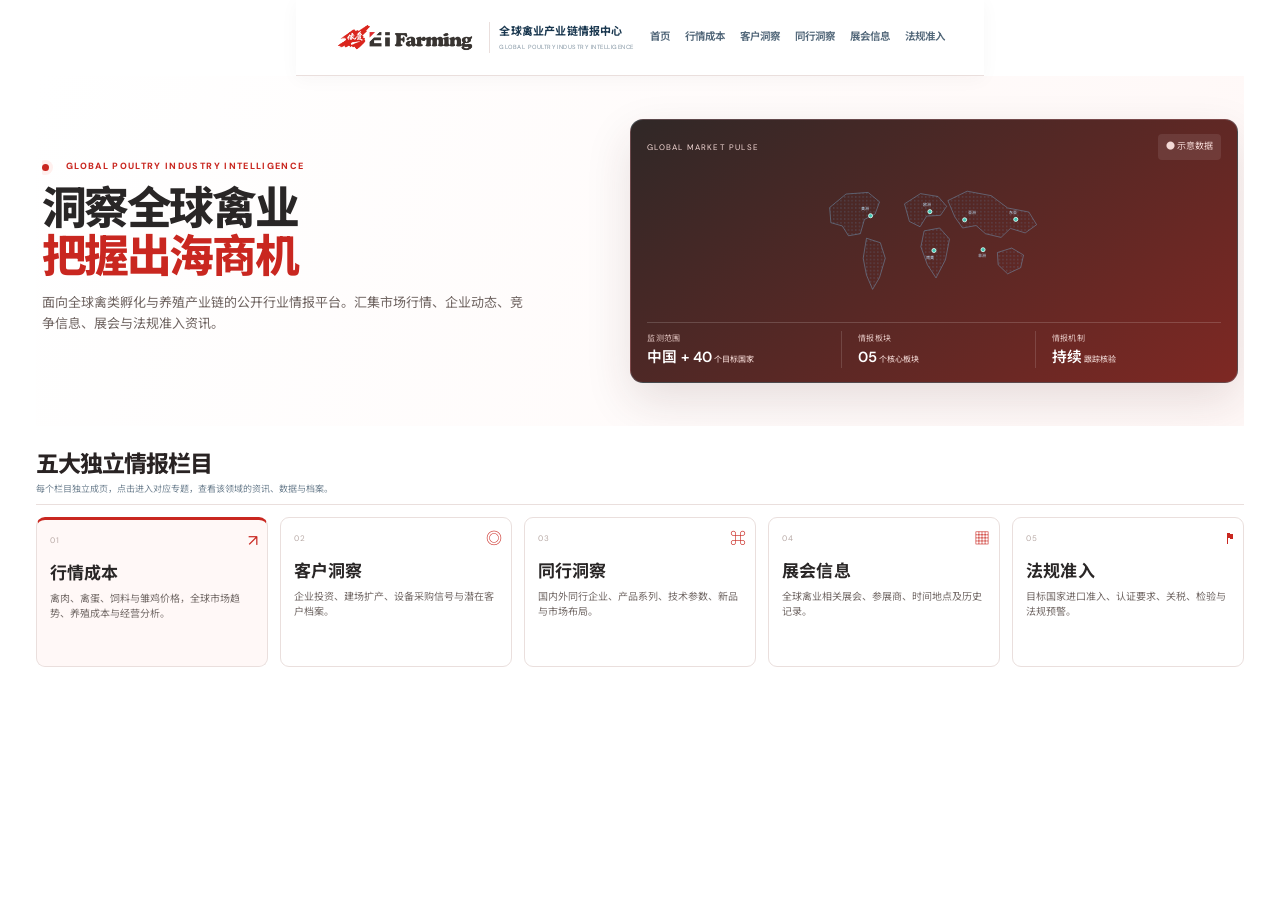
==== commit b1481324: "Remove homepage footer and refresh layout assets" ====
--- a/index.html
+++ b/index.html
@@ -5,8 +5,8 @@
   <meta name="viewport" content="width=device-width, initial-scale=1">
   <meta name="description" content="兴仪全球禽业产业链情报中心：全球行情、客户洞察、同行洞察、展会信息与法规准入。">
   <title>兴仪全球禽业产业链情报中心</title>
-  <link rel="stylesheet" href="assets/styles.css?v=20261106g">
-  <link rel="stylesheet" href="assets/editorial.css?v=20261106g">
+  <link rel="stylesheet" href="assets/styles.css?v=20261106h">
+  <link rel="stylesheet" href="assets/editorial.css?v=20261106h">
 </head>
 <body class="home-page">
 <header class="site-header">
@@ -56,7 +56,6 @@
   </section>
 
 </main>
-<footer class="home-footer"><div class="footer-bottom">© <span id="year"></span> 青岛兴仪电子设备有限责任公司 · 行业资讯展示网站</div></footer>
 <script src="assets/app.js"></script>
 </body>
 </html>
--- a/assets/editorial.css
+++ b/assets/editorial.css
@@ -852,3 +852,163 @@
   .home-page .channel-grid{margin:0!important}
   .home-page>footer.home-footer{margin-top:auto!important;flex:0 0 48px!important}
 }
+
+/* Homepage definitive desktop layout: header / hero / channels / footer */
+@media screen and (min-width:1100px) and (min-height:700px) {
+  html, body.home-page {
+    width:100% !important;
+    height:100% !important;
+    min-height:100% !important;
+    margin:0 !important;
+  }
+  body.home-page {
+    height:100vh !important;
+    min-height:700px !important;
+    max-height:100vh !important;
+    overflow:hidden !important;
+    display:grid !important;
+    grid-template-rows:76px minmax(0,1fr) 48px !important;
+    box-sizing:border-box !important;
+  }
+  .home-page > .site-header {
+    grid-row:1 !important;
+    height:76px !important;
+    min-height:76px !important;
+    max-height:76px !important;
+  }
+  .home-page > main#home {
+    grid-row:2 !important;
+    height:100% !important;
+    min-height:0 !important;
+    max-height:none !important;
+    margin:0 !important;
+    padding:0 2.8vw !important;
+    display:grid !important;
+    grid-template-columns:minmax(0,1fr) !important;
+    grid-template-rows:350px minmax(0,1fr) !important;
+    align-content:stretch !important;
+    gap:0 !important;
+    box-sizing:border-box !important;
+    overflow:hidden !important;
+  }
+  .home-page #home > .hero {
+    grid-row:1 !important;
+    display:grid !important;
+    grid-template-columns:minmax(0,.95fr) minmax(0,1.05fr) !important;
+    align-items:center !important;
+    gap:3vw !important;
+    width:100% !important;
+    height:350px !important;
+    min-height:350px !important;
+    max-height:350px !important;
+    margin:0 !important;
+    padding:18px 6px !important;
+    box-sizing:border-box !important;
+    position:relative !important;
+    overflow:hidden !important;
+  }
+  .home-page .hero-copy {
+    min-width:0 !important;
+    min-height:0 !important;
+    overflow:hidden !important;
+  }
+  .home-page .hero-visual {
+    position:relative !important;
+    width:100% !important;
+    height:264px !important;
+    min-height:264px !important;
+    max-height:264px !important;
+    align-self:center !important;
+    overflow:hidden !important;
+    box-sizing:border-box !important;
+  }
+  .home-page .world-map {
+    height:145px !important;
+    min-height:145px !important;
+    max-height:145px !important;
+  }
+  .home-page .world-map svg {
+    height:135px !important;
+    max-height:135px !important;
+    width:100% !important;
+  }
+  .home-page #home > .landing-channels {
+    grid-row:2 !important;
+    display:flex !important;
+    flex-direction:column !important;
+    justify-content:flex-start !important;
+    align-items:stretch !important;
+    width:100% !important;
+    height:100% !important;
+    min-height:0 !important;
+    max-height:none !important;
+    margin:0 !important;
+    padding:24px 0 12px !important;
+    box-sizing:border-box !important;
+    position:relative !important;
+    z-index:2 !important;
+    overflow:hidden !important;
+    background:#fff !important;
+  }
+  .home-page .section-heading {
+    flex:0 0 auto !important;
+    margin:0 0 12px !important;
+    padding:0 0 9px !important;
+  }
+  .home-page .channel-grid {
+    flex:0 0 auto !important;
+    display:grid !important;
+    grid-template-columns:repeat(5,minmax(0,1fr)) !important;
+    gap:12px !important;
+    width:100% !important;
+    margin:0 !important;
+  }
+  .home-page .channel-grid > .channel-card,
+  .home-page .channel-grid > .channel-card.featured,
+  .home-page .channel-grid > .channel-card:nth-child(n) {
+    grid-column:auto !important;
+    width:auto !important;
+    height:150px !important;
+    min-height:150px !important;
+    max-height:150px !important;
+    padding:13px !important;
+    box-sizing:border-box !important;
+    overflow:hidden !important;
+  }
+  .home-page .channel-card h3 {
+    margin:16px 0 6px !important;
+  }
+  .home-page .channel-card p {
+    min-height:0 !important;
+    margin:0 !important;
+  }
+  .home-page .card-arrow,
+  .home-page .note,
+  .home-page .hero-meta,
+  .home-page .ticker {
+    display:none !important;
+  }
+  .home-page > footer.home-footer {
+    grid-row:3 !important;
+    display:flex !important;
+    align-items:center !important;
+    justify-content:center !important;
+    width:100% !important;
+    height:48px !important;
+    min-height:48px !important;
+    max-height:48px !important;
+    margin:0 !important;
+    padding:0 16px !important;
+    box-sizing:border-box !important;
+    overflow:hidden !important;
+  }
+  .home-page > footer.home-footer .footer-bottom {
+    width:100% !important;
+    margin:0 !important;
+    padding:0 !important;
+    border:0 !important;
+    text-align:center !important;
+    font-size:9px !important;
+    line-height:1.4 !important;
+  }
+}
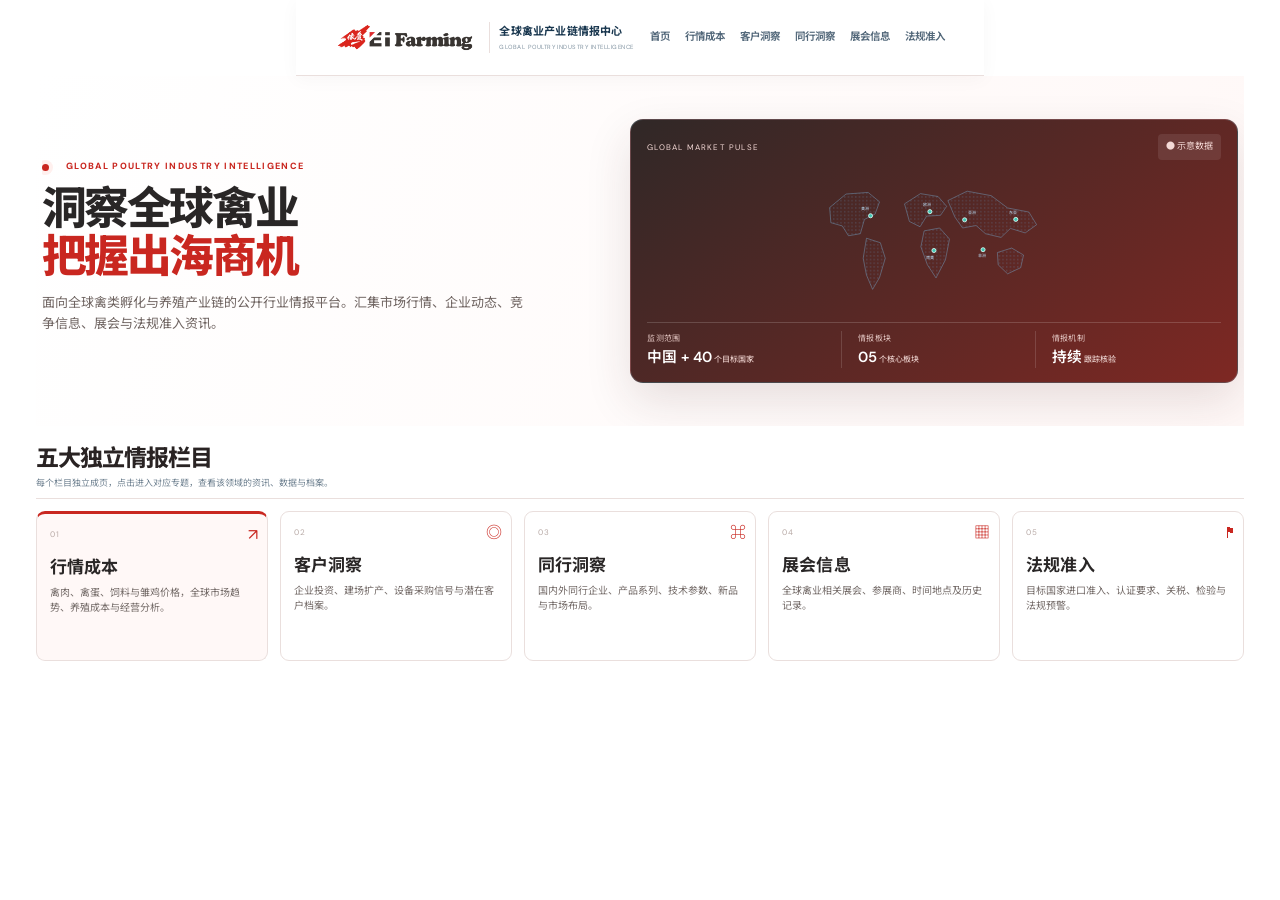
==== commit 52a914e9: "Fix homepage hero-channel overlap and hide footer on desktop" ====
--- a/index.html
+++ b/index.html
@@ -5,8 +5,23 @@
   <meta name="viewport" content="width=device-width, initial-scale=1">
   <meta name="description" content="兴仪全球禽业产业链情报中心：全球行情、客户洞察、同行洞察、展会信息与法规准入。">
   <title>兴仪全球禽业产业链情报中心</title>
-  <link rel="stylesheet" href="assets/styles.css?v=20261106h">
-  <link rel="stylesheet" href="assets/editorial.css?v=20261106h">
+  <link rel="stylesheet" href="assets/styles.css?v=20261106i">
+  <link rel="stylesheet" href="assets/editorial.css?v=20261106i">
+  <style id="homepage-layout-fix">
+    @media (min-width:1100px) and (min-height:700px) {
+      html, body.home-page { margin:0!important; width:100%!important; height:100%!important; min-height:100%!important; }
+      body.home-page { height:100vh!important; max-height:100vh!important; min-height:700px!important; overflow:hidden!important; display:flex!important; flex-direction:column!important; }
+      body.home-page > header.site-header { flex:0 0 76px!important; height:76px!important; min-height:76px!important; }
+      body.home-page > main#home { flex:1 1 auto!important; min-height:0!important; height:auto!important; max-height:none!important; margin:0!important; padding:0 2.8vw!important; display:grid!important; grid-template-columns:minmax(0,1fr)!important; grid-template-rows:350px minmax(0,1fr)!important; gap:0!important; overflow:hidden!important; box-sizing:border-box!important; }
+      body.home-page > main#home > section.hero { grid-row:1!important; display:grid!important; grid-template-columns:minmax(0,.95fr) minmax(0,1.05fr)!important; align-items:center!important; height:350px!important; min-height:350px!important; max-height:350px!important; margin:0!important; padding:18px 6px!important; overflow:hidden!important; box-sizing:border-box!important; }
+      body.home-page > main#home > section.landing-channels { grid-row:2!important; display:flex!important; flex-direction:column!important; justify-content:flex-start!important; min-height:0!important; height:100%!important; margin:0!important; padding:18px 0 0!important; overflow:hidden!important; box-sizing:border-box!important; }
+      body.home-page .hero-visual { height:264px!important; min-height:264px!important; max-height:264px!important; }
+      body.home-page .channel-grid { display:grid!important; grid-template-columns:repeat(5,minmax(0,1fr))!important; gap:12px!important; }
+      body.home-page .channel-grid > .channel-card { height:150px!important; min-height:150px!important; max-height:150px!important; }
+      body.home-page .note, body.home-page .ticker, body.home-page footer, body.home-page .site-footer, body.home-page [class*="footer"] { display:none!important; }
+    }
+  </style>
+
 </head>
 <body class="home-page">
 <header class="site-header">
--- a/assets/editorial.css
+++ b/assets/editorial.css
@@ -1012,3 +1012,26 @@
     line-height:1.4 !important;
   }
 }
+
+/* Homepage final correction: reserve clear space after hero and remove footer */
+@media screen and (min-width:1100px) and (min-height:700px) {
+  .home-page > main#home {
+    grid-template-rows:390px minmax(0,1fr) !important;
+  }
+  .home-page #home > .hero {
+    height:390px !important;
+    min-height:390px !important;
+    max-height:390px !important;
+    overflow:visible !important;
+  }
+  .home-page #home > .landing-channels {
+    margin-top:42px !important;
+    padding-top:0 !important;
+    height:auto !important;
+    min-height:0 !important;
+    align-self:start !important;
+  }
+  .home-page > footer.home-footer {
+    display:none !important;
+  }
+}
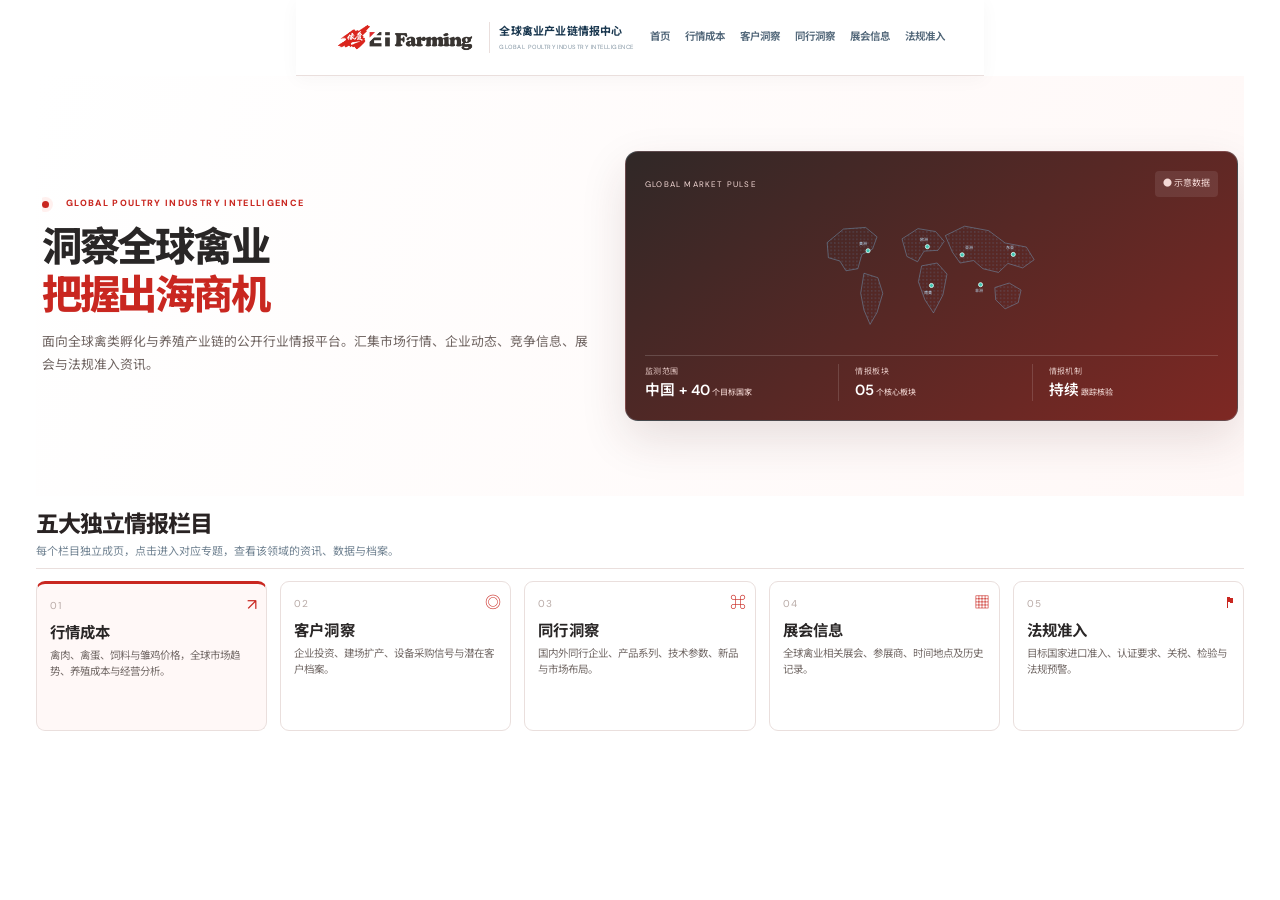
==== commit d9d4c689: "Fix desktop homepage fit with responsive grid sizing" ====
--- a/index.html
+++ b/index.html
@@ -5,20 +5,93 @@
   <meta name="viewport" content="width=device-width, initial-scale=1">
   <meta name="description" content="兴仪全球禽业产业链情报中心：全球行情、客户洞察、同行洞察、展会信息与法规准入。">
   <title>兴仪全球禽业产业链情报中心</title>
-  <link rel="stylesheet" href="assets/styles.css?v=20261106i">
-  <link rel="stylesheet" href="assets/editorial.css?v=20261106i">
+  <link rel="stylesheet" href="assets/styles.css?v=20261106j">
+  <link rel="stylesheet" href="assets/editorial.css?v=20261106j">
   <style id="homepage-layout-fix">
-    @media (min-width:1100px) and (min-height:700px) {
-      html, body.home-page { margin:0!important; width:100%!important; height:100%!important; min-height:100%!important; }
-      body.home-page { height:100vh!important; max-height:100vh!important; min-height:700px!important; overflow:hidden!important; display:flex!important; flex-direction:column!important; }
-      body.home-page > header.site-header { flex:0 0 76px!important; height:76px!important; min-height:76px!important; }
-      body.home-page > main#home { flex:1 1 auto!important; min-height:0!important; height:auto!important; max-height:none!important; margin:0!important; padding:0 2.8vw!important; display:grid!important; grid-template-columns:minmax(0,1fr)!important; grid-template-rows:350px minmax(0,1fr)!important; gap:0!important; overflow:hidden!important; box-sizing:border-box!important; }
-      body.home-page > main#home > section.hero { grid-row:1!important; display:grid!important; grid-template-columns:minmax(0,.95fr) minmax(0,1.05fr)!important; align-items:center!important; height:350px!important; min-height:350px!important; max-height:350px!important; margin:0!important; padding:18px 6px!important; overflow:hidden!important; box-sizing:border-box!important; }
-      body.home-page > main#home > section.landing-channels { grid-row:2!important; display:flex!important; flex-direction:column!important; justify-content:flex-start!important; min-height:0!important; height:100%!important; margin:0!important; padding:18px 0 0!important; overflow:hidden!important; box-sizing:border-box!important; }
-      body.home-page .hero-visual { height:264px!important; min-height:264px!important; max-height:264px!important; }
-      body.home-page .channel-grid { display:grid!important; grid-template-columns:repeat(5,minmax(0,1fr))!important; gap:12px!important; }
-      body.home-page .channel-grid > .channel-card { height:150px!important; min-height:150px!important; max-height:150px!important; }
-      body.home-page .note, body.home-page .ticker, body.home-page footer, body.home-page .site-footer, body.home-page [class*="footer"] { display:none!important; }
+    /* Desktop home: fit the full editorial landing page without fixed-height overlap. */
+    @media (min-width:901px) and (min-height:620px) {
+      html, body.home-page {
+        width:100%!important; height:100%!important; min-height:0!important;
+        margin:0!important; overflow:hidden!important;
+      }
+      body.home-page {
+        height:100vh!important; height:100svh!important; max-height:100svh!important;
+        display:flex!important; flex-direction:column!important;
+      }
+      body.home-page > header.site-header {
+        flex:0 0 76px!important; height:76px!important; min-height:76px!important;
+      }
+      body.home-page > main#home {
+        flex:1 1 auto!important; min-height:0!important; height:auto!important;
+        max-height:none!important; margin:0!important; padding:0 2.8vw!important;
+        display:grid!important; grid-template-columns:minmax(0,1fr)!important;
+        grid-template-rows:minmax(0,1.02fr) minmax(0,.98fr)!important;
+        gap:0!important; overflow:hidden!important; box-sizing:border-box!important;
+      }
+      body.home-page > main#home > section.hero {
+        grid-row:1!important; display:grid!important;
+        grid-template-columns:minmax(0,.95fr) minmax(0,1.05fr)!important;
+        align-items:center!important; min-height:0!important; height:100%!important;
+        max-height:none!important; margin:0!important; padding:12px 6px!important;
+        gap:clamp(18px,2.2vw,34px)!important; overflow:hidden!important;
+        box-sizing:border-box!important;
+      }
+      body.home-page .hero-copy { min-width:0!important; }
+      body.home-page .hero h1 {
+        margin:12px 0!important; font-size:clamp(30px,3.15vw,43px)!important;
+        line-height:1.18!important;
+      }
+      body.home-page .hero-copy>p {
+        max-width:560px!important; margin:0!important;
+        font-size:clamp(12px,1vw,14px)!important; line-height:1.75!important;
+      }
+      body.home-page .hero-visual {
+        width:100%!important; height:clamp(205px,31vh,270px)!important;
+        min-height:0!important; max-height:270px!important;
+        padding:clamp(12px,1.5vw,20px)!important; overflow:hidden!important;
+      }
+      body.home-page .world-map { min-height:0!important; }
+      body.home-page .world-map svg { display:block!important; max-height:100%!important; }
+      body.home-page > main#home > section.landing-channels {
+        grid-row:2!important; display:flex!important; flex-direction:column!important;
+        justify-content:flex-start!important; min-height:0!important; height:100%!important;
+        max-width:none!important; margin:0!important;
+        padding:clamp(8px,1.5vh,14px) 0 0!important;
+        overflow:hidden!important; box-sizing:border-box!important;
+      }
+      body.home-page .section-heading { margin:0 0 12px!important; }
+      body.home-page .section-heading h2 {
+        margin:0 0 4px!important; font-size:clamp(20px,1.8vw,25px)!important;
+      }
+      body.home-page .section-heading p {
+        margin:0!important; font-size:11px!important; line-height:1.5!important;
+      }
+      body.home-page .channel-grid {
+        display:grid!important; grid-template-columns:repeat(5,minmax(0,1fr))!important;
+        gap:clamp(8px,1vw,13px)!important; min-height:0!important;
+      }
+      body.home-page .channel-grid > .channel-card {
+        min-width:0!important; height:clamp(112px,17vh,142px)!important;
+        min-height:0!important; max-height:142px!important;
+        padding:clamp(11px,1.2vw,17px)!important; overflow:hidden!important;
+      }
+      body.home-page .channel-card .channel-no { font-size:10px!important; }
+      body.home-page .channel-card .channel-icon { margin-left:auto!important; }
+      body.home-page .channel-card h3 {
+        margin:9px 0 5px!important; font-size:clamp(14px,1.2vw,17px)!important;
+      }
+      body.home-page .channel-card p {
+        margin:0!important; font-size:clamp(10px,.82vw,11px)!important;
+        line-height:1.55!important;
+      }
+      body.home-page .note, body.home-page footer, body.home-page .site-footer,
+      body.home-page [class*="footer"] { display:none!important; }
+    }
+    /* Short desktop viewports retain natural scrolling rather than clipping content. */
+    @media (min-width:901px) and (max-height:619px) {
+      body.home-page { overflow:auto!important; }
+      body.home-page > main#home { display:block!important; }
+      body.home-page > main#home > section.hero { height:auto!important; max-height:none!important; }
     }
   </style>
 
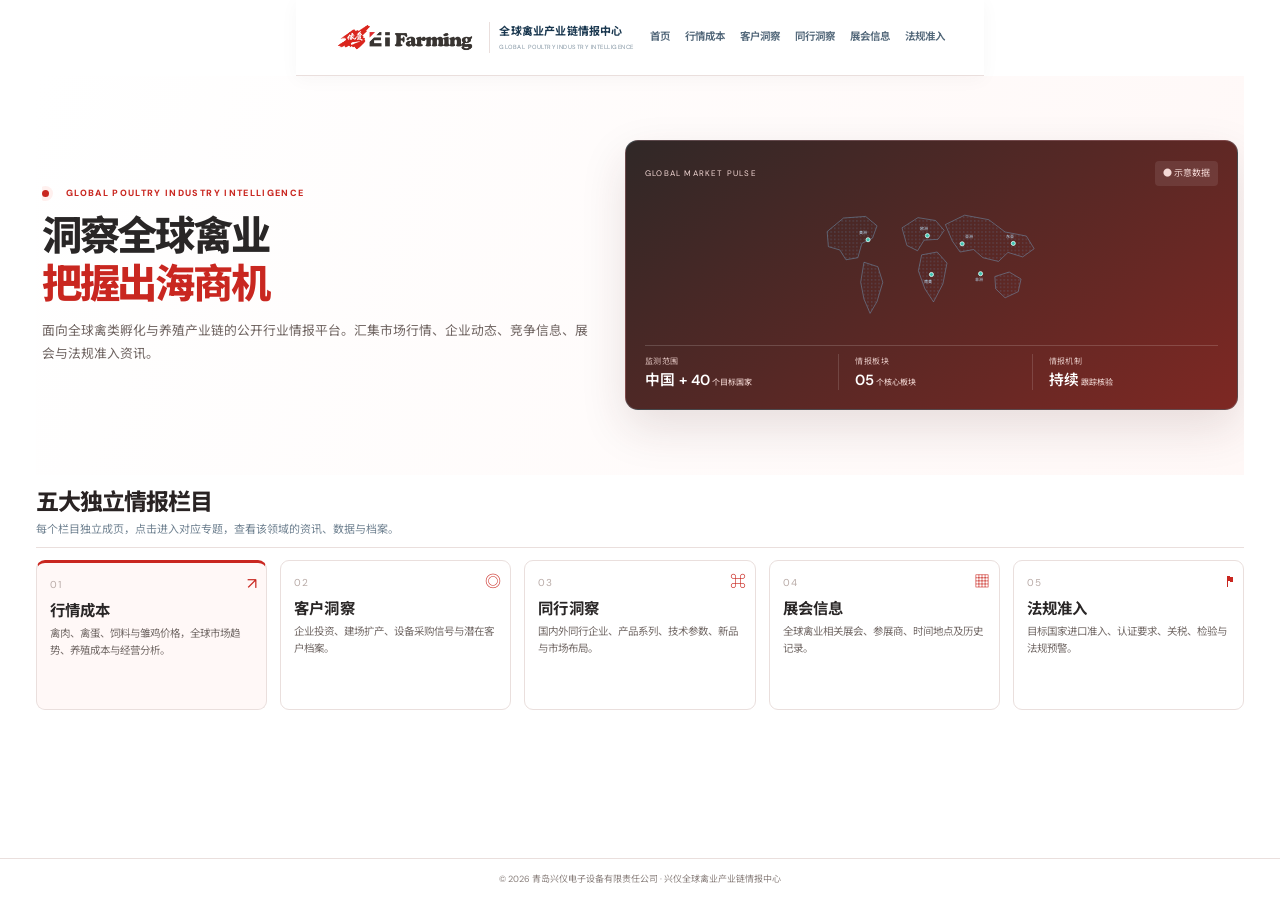
==== commit 270984c9: "Show compact homepage copyright footer" ====
--- a/index.html
+++ b/index.html
@@ -84,8 +84,20 @@
         margin:0!important; font-size:clamp(10px,.82vw,11px)!important;
         line-height:1.55!important;
       }
-      body.home-page .note, body.home-page footer, body.home-page .site-footer,
-      body.home-page [class*="footer"] { display:none!important; }
+      body.home-page .note { display:none!important; }
+      body.home-page > footer.home-footer {
+        display:flex!important; flex:0 0 42px!important; height:42px!important;
+        min-height:42px!important; max-height:42px!important; width:100%!important;
+        align-items:center!important; justify-content:center!important;
+        margin:0!important; padding:0 16px!important; box-sizing:border-box!important;
+        background:#fff!important; border-top:1px solid #eadfdd!important;
+        overflow:hidden!important;
+      }
+      body.home-page > footer.home-footer .footer-bottom {
+        width:100%!important; margin:0!important; padding:0!important; border:0!important;
+        text-align:center!important; color:#8a807d!important;
+        font-size:9px!important; line-height:1.4!important;
+      }
     }
     /* Short desktop viewports retain natural scrolling rather than clipping content. */
     @media (min-width:901px) and (max-height:619px) {
@@ -144,6 +156,9 @@
   </section>
 
 </main>
+<footer class="home-footer" aria-label="版权信息">
+  <div class="footer-bottom">© 2026 青岛兴仪电子设备有限责任公司 · 兴仪全球禽业产业链情报中心</div>
+</footer>
 <script src="assets/app.js"></script>
 </body>
 </html>
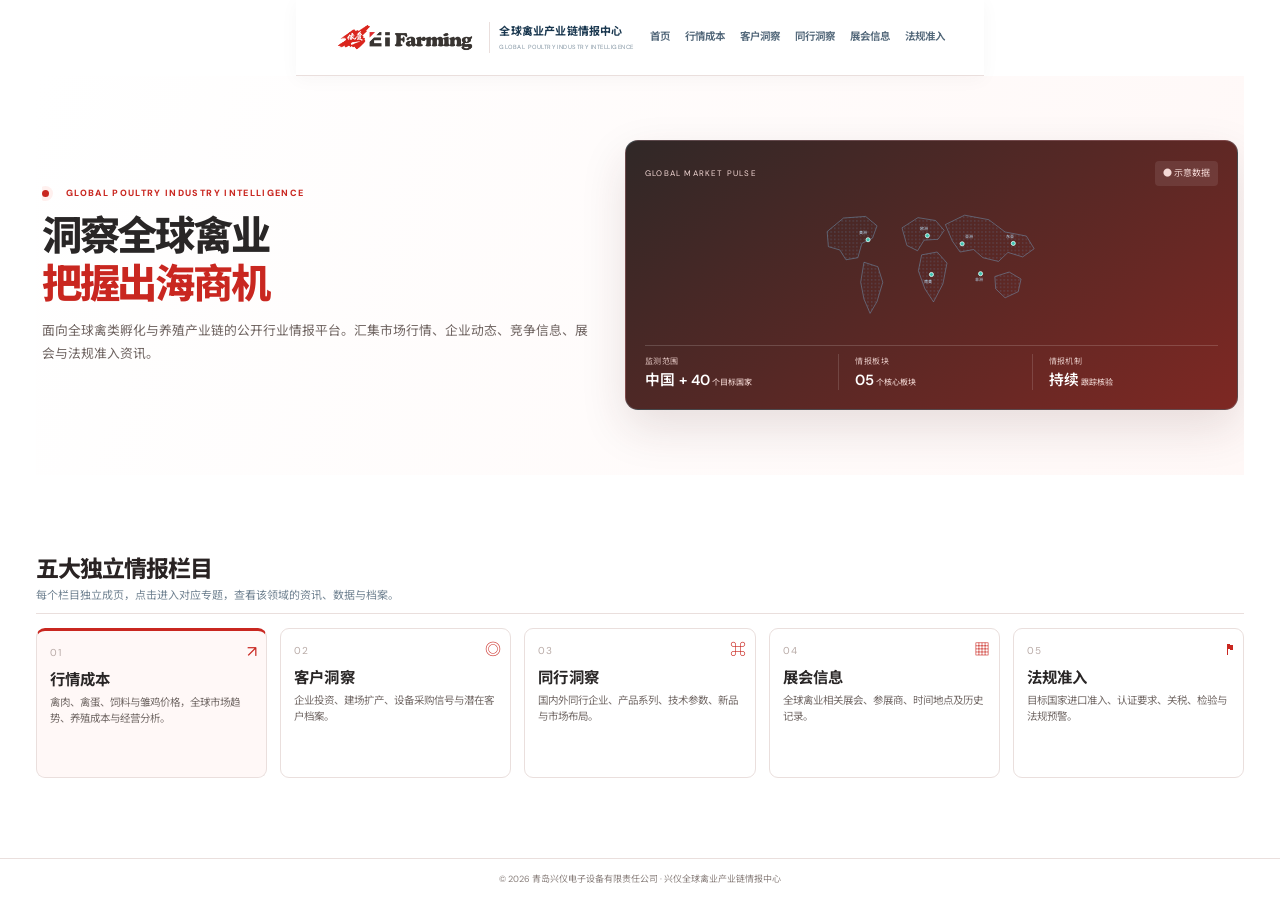
==== commit dfc680cb: "Polish homepage vertical balance and pin copyright footer" ====
--- a/index.html
+++ b/index.html
@@ -5,8 +5,8 @@
   <meta name="viewport" content="width=device-width, initial-scale=1">
   <meta name="description" content="兴仪全球禽业产业链情报中心：全球行情、客户洞察、同行洞察、展会信息与法规准入。">
   <title>兴仪全球禽业产业链情报中心</title>
-  <link rel="stylesheet" href="assets/styles.css?v=20261106j">
-  <link rel="stylesheet" href="assets/editorial.css?v=20261106j">
+  <link rel="stylesheet" href="assets/styles.css?v=20261106k">
+  <link rel="stylesheet" href="assets/editorial.css?v=20261106k">
   <style id="homepage-layout-fix">
     /* Desktop home: fit the full editorial landing page without fixed-height overlap. */
     @media (min-width:901px) and (min-height:620px) {
@@ -105,6 +105,29 @@
       body.home-page > main#home { display:block!important; }
       body.home-page > main#home > section.hero { height:auto!important; max-height:none!important; }
     }
+    /* Final desktop polish: vertically balance the channel block and pin the copyright bar to the viewport edge. */
+    @media (min-width:901px) and (min-height:620px) {
+      body.home-page { min-height:100svh!important; }
+      body.home-page > main#home {
+        flex:1 1 0!important;
+        min-height:0!important;
+      }
+      body.home-page > main#home > section.landing-channels {
+        justify-content:center!important;
+        padding-top:0!important;
+        padding-bottom:0!important;
+      }
+      body.home-page .section-heading { margin-bottom:clamp(10px,1.6vh,16px)!important; }
+      body.home-page .channel-grid > .channel-card {
+        height:clamp(112px,16vh,142px)!important;
+      }
+      body.home-page > footer.home-footer {
+        flex:0 0 42px!important;
+        margin-top:auto!important;
+        position:relative!important;
+        inset:auto!important;
+      }
+    }
   </style>
 
 </head>
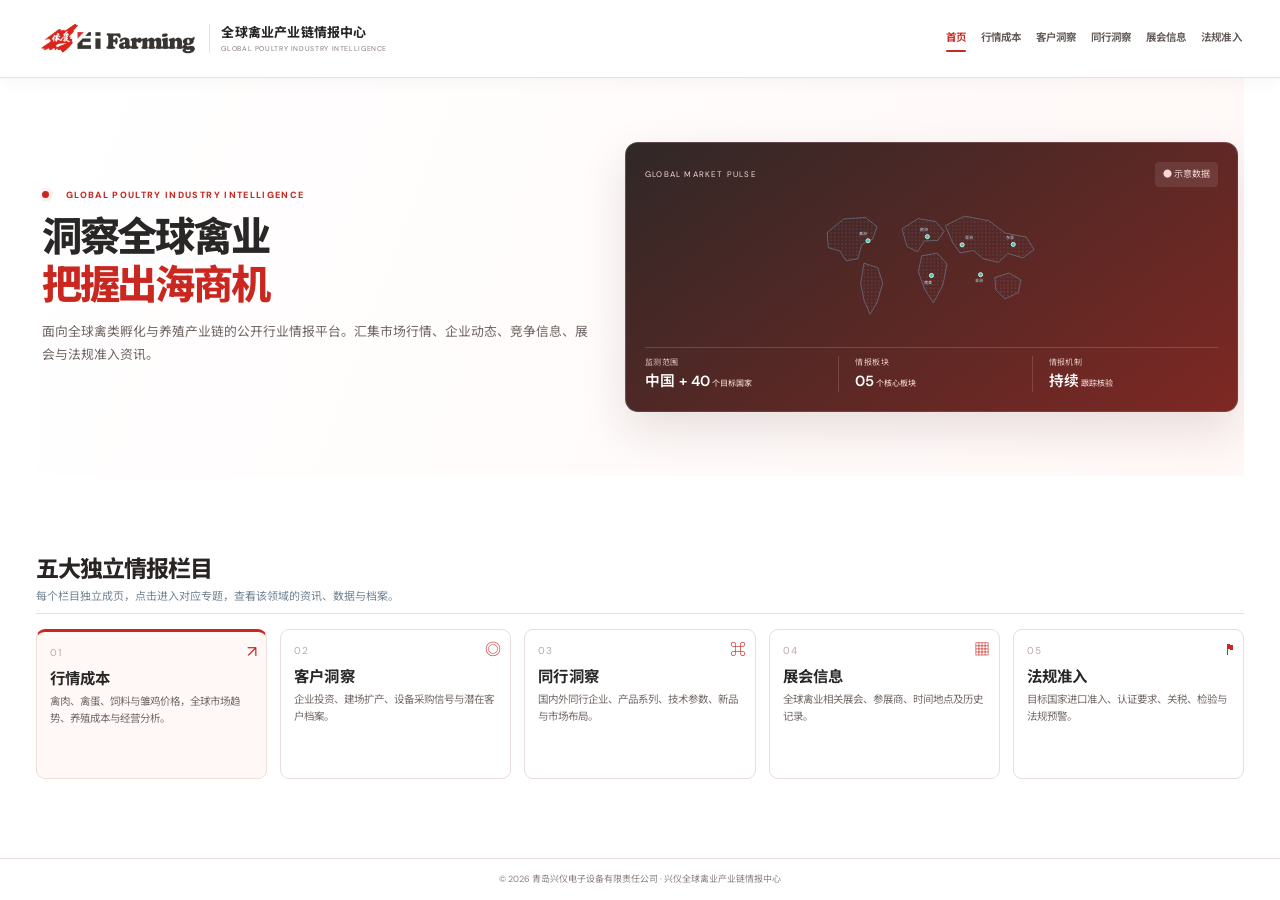
==== commit 64079712: "Unify global header and navigation" ====
--- a/index.html
+++ b/index.html
@@ -130,17 +130,16 @@
     }
   </style>
 
+<link rel="stylesheet" href="assets/styles.css?v=20261107header">
 </head>
 <body class="home-page">
 <header class="site-header">
-  <a class="brand" href="#home" aria-label="兴仪情报中心首页">
+  <a class="brand" href="index.html#home" aria-label="兴仪情报中心首页">
     <img class="brand-logo" src="assets/xingyi-logo.png" alt="兴仪 XingYi 品牌标志">
     <span class="brand-caption"><strong>全球禽业产业链情报中心</strong><small>GLOBAL POULTRY INDUSTRY INTELLIGENCE</small></span>
   </a>
-  <button class="menu-toggle" id="menuToggle" aria-label="打开导航">☰</button>
-  <nav id="mainNav">
-    <a href="index.html" aria-current="page">首页</a><a href="markets.html">行情成本</a><a href="customers.html">客户洞察</a><a href="competitors.html">同行洞察</a><a href="exhibitions.html">展会信息</a><a href="regulations.html">法规准入</a>
-  </nav>
+  <button class="menu-toggle" id="menuToggle" type="button" aria-label="打开导航">☰</button>
+  <nav class="global-nav" id="mainNav" aria-label="主导航"><a href="index.html#home" class="active" aria-current="page">首页</a><a href="markets.html">行情成本</a><a href="customers.html">客户洞察</a><a href="competitors.html">同行洞察</a><a href="exhibitions.html">展会信息</a><a href="regulations.html">法规准入</a></nav>
 </header>
 
 <main id="home">
--- a/assets/styles.css
+++ b/assets/styles.css
@@ -222,3 +222,90 @@
 footer .footer-links a{color:#746b68}
 footer .footer-links a:hover{color:#c92720}
 footer .footer-bottom{border-color:#eadfdd;color:#8a807d}
+
+/* Shared XingYi global header — one source of truth for every page */
+.site-header{
+  width:100%!important;height:78px!important;min-height:78px!important;
+  display:flex!important;flex:0 0 78px!important;align-items:center!important;
+  gap:clamp(14px,2.2vw,30px)!important;box-sizing:border-box!important;
+  padding:0 max(4.5%,calc((100% - 1240px)/2))!important;margin:0!important;
+  position:sticky!important;top:0!important;z-index:100!important;
+  background:#fff!important;color:#292626!important;
+  border-bottom:1px solid #eadfdd!important;
+  box-shadow:0 3px 16px rgba(50,30,28,.045)!important;
+}
+.site-header .brand{
+  display:flex!important;align-items:center!important;gap:11px!important;
+  flex:0 0 auto!important;min-width:0!important;white-space:nowrap!important;
+  color:#292626!important;text-decoration:none!important;
+}
+.site-header .brand-logo{
+  display:block!important;width:auto!important;height:auto!important;
+  max-width:160px!important;max-height:42px!important;object-fit:contain!important;
+  background:transparent!important;border:0!important;border-radius:0!important;
+  padding:0!important;box-sizing:border-box!important;
+}
+.site-header .brand-caption{
+  display:block!important;padding-left:11px!important;
+  border-left:1px solid #eadfdd!important;line-height:1.35!important;
+}
+.site-header .brand-caption strong{
+  display:block!important;color:#292626!important;font-size:13px!important;
+  font-weight:750!important;letter-spacing:.015em!important;
+}
+.site-header .brand-caption small{
+  display:block!important;margin-top:2px!important;color:#887c79!important;
+  font-size:7px!important;letter-spacing:.09em!important;
+}
+.site-header nav,.site-header .global-nav{
+  display:flex!important;align-items:center!important;justify-content:flex-end!important;
+  flex:1 1 auto!important;min-width:0!important;gap:clamp(12px,1.65vw,23px)!important;
+  margin:0!important;padding:0!important;flex-wrap:nowrap!important;
+  overflow:visible!important;white-space:nowrap!important;
+}
+.site-header nav a,.site-header .global-nav a{
+  display:inline-flex!important;align-items:center!important;
+  padding:8px 0!important;margin:0!important;border:0!important;
+  background:transparent!important;color:#625956!important;
+  font-size:13px!important;font-weight:650!important;line-height:1.2!important;
+  text-decoration:none!important;white-space:nowrap!important;
+}
+.site-header nav a:hover,.site-header .global-nav a:hover,
+.site-header nav a:focus-visible,.site-header .global-nav a:focus-visible,
+.site-header nav a.active,.site-header .global-nav a.active,
+.site-header nav a[aria-current="page"],.site-header .global-nav a[aria-current="page"]{
+  color:#c92720!important;text-decoration:none!important;
+}
+.site-header .menu-toggle,.site-header .header-actions{display:none!important}
+body.home-page > header.site-header{height:78px!important;min-height:78px!important;flex:0 0 78px!important}
+.competitor-hero{
+  position:relative!important;overflow:hidden!important;
+  padding:34px max(5%,calc((100% - 1180px)/2)) 40px!important;
+  margin:0!important;color:#fff!important;
+  background:radial-gradient(ellipse at 88% 0%,#a9342e 0%,transparent 45%),linear-gradient(120deg,#2b2424,#762521)!important;
+}
+.competitor-hero h1{margin:9px 0!important;color:#fff!important;font-size:clamp(27px,3.5vw,40px)!important}
+.competitor-hero p{max-width:800px!important;margin:0!important;color:#f1ddda!important;line-height:1.8!important}
+.competitor-hero .competitor-eyebrow{font-size:10px;letter-spacing:.16em;font-weight:800;color:#f3b9b3}
+@media(max-width:900px){
+  .site-header{height:auto!important;min-height:0!important;flex:0 0 auto!important;
+    padding:12px 4%!important;gap:10px!important;flex-wrap:wrap!important}
+  .site-header .brand{max-width:100%!important}
+  .site-header .brand-logo{max-width:126px!important;max-height:36px!important}
+  .site-header .brand-caption{padding-left:9px!important}
+  .site-header .brand-caption strong{font-size:11px!important}
+  .site-header .brand-caption small{font-size:6px!important;letter-spacing:.06em!important}
+  .site-header nav,.site-header .global-nav{
+    order:3!important;flex:1 0 100%!important;width:100%!important;
+    justify-content:flex-start!important;gap:18px!important;
+    overflow-x:auto!important;overflow-y:hidden!important;
+    padding:7px 0 5px!important;scrollbar-width:thin!important;
+  }
+  .site-header nav a,.site-header .global-nav a{font-size:12px!important}
+  .competitor-hero{padding:28px 5% 32px!important}
+}
+@media(max-width:420px){
+  .site-header .brand-logo{max-width:108px!important}
+  .site-header .brand-caption strong{font-size:10px!important}
+  .site-header nav,.site-header .global-nav{gap:15px!important}
+}
--- a/assets/styles.css
+++ b/assets/styles.css
@@ -222,3 +222,90 @@
 footer .footer-links a{color:#746b68}
 footer .footer-links a:hover{color:#c92720}
 footer .footer-bottom{border-color:#eadfdd;color:#8a807d}
+
+/* Shared XingYi global header — one source of truth for every page */
+.site-header{
+  width:100%!important;height:78px!important;min-height:78px!important;
+  display:flex!important;flex:0 0 78px!important;align-items:center!important;
+  gap:clamp(14px,2.2vw,30px)!important;box-sizing:border-box!important;
+  padding:0 max(4.5%,calc((100% - 1240px)/2))!important;margin:0!important;
+  position:sticky!important;top:0!important;z-index:100!important;
+  background:#fff!important;color:#292626!important;
+  border-bottom:1px solid #eadfdd!important;
+  box-shadow:0 3px 16px rgba(50,30,28,.045)!important;
+}
+.site-header .brand{
+  display:flex!important;align-items:center!important;gap:11px!important;
+  flex:0 0 auto!important;min-width:0!important;white-space:nowrap!important;
+  color:#292626!important;text-decoration:none!important;
+}
+.site-header .brand-logo{
+  display:block!important;width:auto!important;height:auto!important;
+  max-width:160px!important;max-height:42px!important;object-fit:contain!important;
+  background:transparent!important;border:0!important;border-radius:0!important;
+  padding:0!important;box-sizing:border-box!important;
+}
+.site-header .brand-caption{
+  display:block!important;padding-left:11px!important;
+  border-left:1px solid #eadfdd!important;line-height:1.35!important;
+}
+.site-header .brand-caption strong{
+  display:block!important;color:#292626!important;font-size:13px!important;
+  font-weight:750!important;letter-spacing:.015em!important;
+}
+.site-header .brand-caption small{
+  display:block!important;margin-top:2px!important;color:#887c79!important;
+  font-size:7px!important;letter-spacing:.09em!important;
+}
+.site-header nav,.site-header .global-nav{
+  display:flex!important;align-items:center!important;justify-content:flex-end!important;
+  flex:1 1 auto!important;min-width:0!important;gap:clamp(12px,1.65vw,23px)!important;
+  margin:0!important;padding:0!important;flex-wrap:nowrap!important;
+  overflow:visible!important;white-space:nowrap!important;
+}
+.site-header nav a,.site-header .global-nav a{
+  display:inline-flex!important;align-items:center!important;
+  padding:8px 0!important;margin:0!important;border:0!important;
+  background:transparent!important;color:#625956!important;
+  font-size:13px!important;font-weight:650!important;line-height:1.2!important;
+  text-decoration:none!important;white-space:nowrap!important;
+}
+.site-header nav a:hover,.site-header .global-nav a:hover,
+.site-header nav a:focus-visible,.site-header .global-nav a:focus-visible,
+.site-header nav a.active,.site-header .global-nav a.active,
+.site-header nav a[aria-current="page"],.site-header .global-nav a[aria-current="page"]{
+  color:#c92720!important;text-decoration:none!important;
+}
+.site-header .menu-toggle,.site-header .header-actions{display:none!important}
+body.home-page > header.site-header{height:78px!important;min-height:78px!important;flex:0 0 78px!important}
+.competitor-hero{
+  position:relative!important;overflow:hidden!important;
+  padding:34px max(5%,calc((100% - 1180px)/2)) 40px!important;
+  margin:0!important;color:#fff!important;
+  background:radial-gradient(ellipse at 88% 0%,#a9342e 0%,transparent 45%),linear-gradient(120deg,#2b2424,#762521)!important;
+}
+.competitor-hero h1{margin:9px 0!important;color:#fff!important;font-size:clamp(27px,3.5vw,40px)!important}
+.competitor-hero p{max-width:800px!important;margin:0!important;color:#f1ddda!important;line-height:1.8!important}
+.competitor-hero .competitor-eyebrow{font-size:10px;letter-spacing:.16em;font-weight:800;color:#f3b9b3}
+@media(max-width:900px){
+  .site-header{height:auto!important;min-height:0!important;flex:0 0 auto!important;
+    padding:12px 4%!important;gap:10px!important;flex-wrap:wrap!important}
+  .site-header .brand{max-width:100%!important}
+  .site-header .brand-logo{max-width:126px!important;max-height:36px!important}
+  .site-header .brand-caption{padding-left:9px!important}
+  .site-header .brand-caption strong{font-size:11px!important}
+  .site-header .brand-caption small{font-size:6px!important;letter-spacing:.06em!important}
+  .site-header nav,.site-header .global-nav{
+    order:3!important;flex:1 0 100%!important;width:100%!important;
+    justify-content:flex-start!important;gap:18px!important;
+    overflow-x:auto!important;overflow-y:hidden!important;
+    padding:7px 0 5px!important;scrollbar-width:thin!important;
+  }
+  .site-header nav a,.site-header .global-nav a{font-size:12px!important}
+  .competitor-hero{padding:28px 5% 32px!important}
+}
+@media(max-width:420px){
+  .site-header .brand-logo{max-width:108px!important}
+  .site-header .brand-caption strong{font-size:10px!important}
+  .site-header nav,.site-header .global-nav{gap:15px!important}
+}
